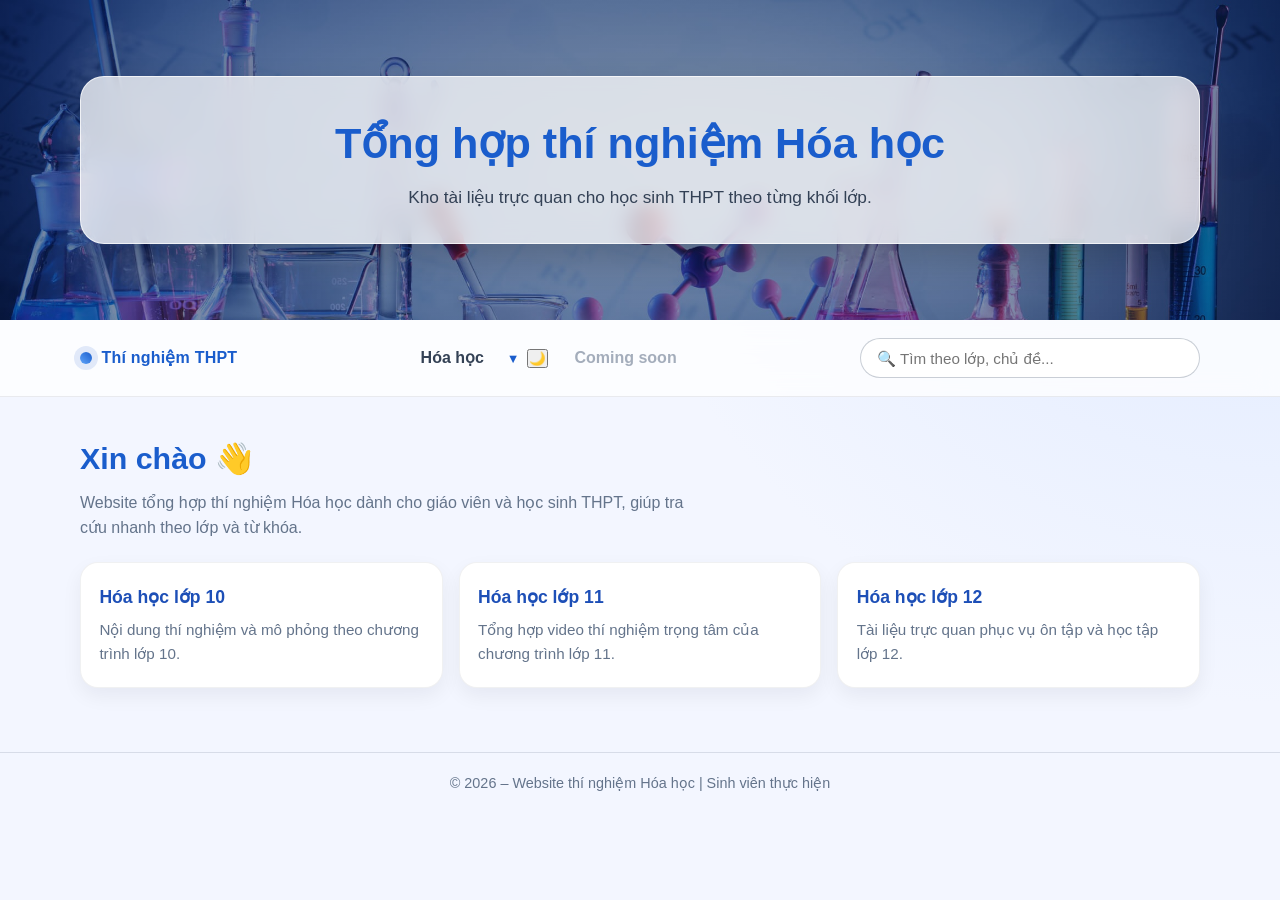
==== index.html @ 3437c6a3 "Update index.html" ====
<!DOCTYPE html>
<html lang="vi">
<head>
    <meta charset="UTF-8">
    <meta name="viewport" content="width=device-width, initial-scale=1.0">
    <title>Tổng hợp thí nghiệm</title>
    <style>
        :root {
            --bg: #f3f6ff;
            --surface: #ffffff;
            --primary: #1a5dcc;
            --primary-600: #154aa4;
            --text: #1e293b;
            --muted: #64748b;
            --shadow: 0 18px 40px rgba(26, 93, 204, 0.15);
            --radius: 18px;
        }

        * {
            margin: 0;
            padding: 0;
            box-sizing: border-box;
        }

        body {
            font-family: "Inter", "Segoe UI", Arial, sans-serif;
            color: var(--text);
            background:
                radial-gradient(circle at top right, #dbe7ff 0%, #f3f6ff 45%),
                var(--bg);
            min-height: 100vh;
            line-height: 1.6;
        }

        a {
            color: inherit;
            text-decoration: none;
        }

        .container {
            width: min(1120px, 92vw);
            margin: 0 auto;
        }

        header {
            position: relative;
            overflow: hidden;
            isolation: isolate;
        }

        .hero {
            min-height: 320px;
            display: grid;
            place-items: center;
            text-align: center;
            background: linear-gradient(rgba(9, 34, 87, 0.58), rgba(9, 34, 87, 0.52)),
                        url("hoahoc2.jpg") center/cover no-repeat;
        }

        .hero-content {
            background: rgba(255, 255, 255, 0.75);
            backdrop-filter: blur(10px);
            border: 1px solid rgba(255, 255, 255, 0.7);
            border-radius: 24px;
            padding: 2rem 2.4rem;
            box-shadow: 0 16px 35px rgba(0, 0, 0, 0.18);
            transform: translateY(12px);
            opacity: 0;
            animation: fadeUp 0.8s ease forwards;
        }

        .hero h1 {
            font-size: clamp(1.8rem, 4vw, 2.7rem);
            color: var(--primary);
            margin-bottom: 0.35rem;
        }

        .hero p {
            color: #334155;
            font-size: clamp(0.95rem, 1.8vw, 1.08rem);
        }

        .nav-wrap {
            position: sticky;
            top: 0;
            z-index: 50;
            background: rgba(255, 255, 255, 0.75);
            backdrop-filter: blur(14px);
            border-bottom: 1px solid rgba(15, 23, 42, 0.08);
        }

        .navbar {
            min-height: 76px;
            display: flex;
            align-items: center;
            justify-content: space-between;
            gap: 1rem;
        }

        .brand {
            display: inline-flex;
            align-items: center;
            gap: 0.6rem;
            font-weight: 700;
            color: var(--primary);
            letter-spacing: 0.2px;
        }

        .brand-dot {
            width: 12px;
            height: 12px;
            border-radius: 50%;
            background: linear-gradient(45deg, #60a5fa, var(--primary));
            box-shadow: 0 0 0 6px rgba(26, 93, 204, 0.12);
        }

        .nav-center {
            display: flex;
            align-items: center;
            gap: 0.7rem;
            flex-wrap: wrap;
        }

        .nav-item {
            position: relative;
        }

        .nav-main {
            display: inline-flex;
            align-items: center;
            gap: 0.35rem;
            padding: 0.65rem 0.95rem;
            border-radius: 12px;
            color: #334155;
            font-weight: 600;
            transition: background 0.2s ease, color 0.2s ease, transform 0.2s ease;
        }

         .nav-main:hover,
        .nav-main:focus-visible {
            background: rgba(26, 93, 204, 0.1);
            color: var(--primary);
            transform: translateY(-1px);
            outline: none;
        }

        .nav-main.is-disabled {
            opacity: 0.58;
            cursor: not-allowed;
            pointer-events: none;
            background: transparent;
            color: #64748b;
        }

        .nav-arrow {
            border: none;
            background: transparent;
            color: var(--primary);
            cursor: pointer;
            font-size: 0.8rem;
            line-height: 1;
            padding: 0.2rem;
        }

        .nav-dropdown {
            display: none;
            position: absolute;
            top: calc(100% + 8px);
            left: 0;
            min-width: 190px;
            border-radius: 14px;
            background: var(--surface);
            border: 1px solid rgba(15, 23, 42, 0.08);
            box-shadow: 0 16px 34px rgba(15, 23, 42, 0.14);
            overflow: hidden;
            transform-origin: top left;
            animation: dropdownIn 0.22s ease;
        }

        .nav-dropdown.open {
            display: block;
        }

        .nav-dropdown a {
            display: block;
            padding: 0.7rem 0.95rem;
            font-weight: 500;
            color: #334155;
            transition: background 0.2s ease;
        }
        .nav-dropdown a:hover,
        .nav-dropdown a:focus-visible {
            background: #eef4ff;
            color: var(--primary);
            outline: none;
        }

       
        .nav-search {
            flex: 0 1 340px;
            display: flex;
            align-items: center;
            gap: 0.45rem;
        }

        .sr-only {
            position: absolute;
            width: 1px;
            height: 1px;
            padding: 0;
            margin: -1px;
            overflow: hidden;
            clip: rect(0, 0, 0, 0);
            border: 0;
            white-space: nowrap;
        }

        .nav-search input {
            flex: 1;
            border: 1px solid rgba(100, 116, 139, 0.35);
            border-radius: 999px;
            padding: 0.67rem 1rem;
            font-size: 0.95rem;
            color: #0f172a;
            background: #fff;
            transition: border-color 0.2s ease, box-shadow 0.2s ease;
        }

        .clear-search {
            border: 1px solid rgba(100, 116, 139, 0.35);
            background: #fff;
            color: #334155;
            border-radius: 999px;
            padding: 0.6rem 0.9rem;
            font-weight: 600;
            cursor: pointer;
            transition: border-color 0.2s ease, background 0.2s ease, color 0.2s ease;
        }

        .clear-search[hidden] {
            display: none;
        }

        .clear-search:hover,
        .clear-search:focus-visible {
            border-color: var(--primary);
            color: var(--primary);
            background: #eef4ff;
            outline: none;
        }
        .nav-search input:focus {
            border-color: var(--primary);
            box-shadow: 0 0 0 4px rgba(26, 93, 204, 0.14);
            outline: none;
        }

        main {
            padding: 2.3rem 0 3rem;
        }

        .intro {
            margin-bottom: 1.3rem;
        }

        .intro h2 {
            color: var(--primary);
            font-size: clamp(1.4rem, 2.5vw, 1.9rem);
            margin-bottom: 0.45rem;
        }

        .intro p {
            color: var(--muted);
            max-width: 70ch;
        }

        .card-container {
            list-style: none;
            display: grid;
            grid-template-columns: repeat(auto-fit, minmax(240px, 1fr));
            gap: 1rem;
            margin-top: 1.1rem;
        }

        .card {
            display: block;
            background: var(--surface);
            border-radius: var(--radius);
            padding: 1.25rem 1.15rem;
            border: 1px solid rgba(15, 23, 42, 0.06);
            box-shadow: 0 8px 20px rgba(15, 23, 42, 0.06);
            transition: transform 0.25s ease, box-shadow 0.25s ease, border-color 0.25s ease;
            opacity: 0;
            transform: translateY(10px);
            animation: fadeUp 0.48s ease forwards;
        }
.card {
    position: relative;
    overflow: hidden;
}

.card::after {
    content: "";
    position: absolute;
    inset: 0;
    background: linear-gradient(120deg, transparent, rgba(255,255,255,0.3), transparent);
    opacity: 0;
    transition: 0.4s;
}

.card:hover::after {
    opacity: 1;
}
       .card:hover {
    transform: translateY(-8px) scale(1.02);
    box-shadow: 0 20px 50px rgba(0,0,0,0.25);
}
        .card:focus-visible {
            transform: translateY(-5px);
            border-color: rgba(26, 93, 204, 0.3);
            box-shadow: var(--shadow);
            outline: none;
        }

        .card h3 {
            color: #1d4fb7;
            margin-bottom: 0.45rem;
            font-size: 1.1rem;
        }

        .card p {
            color: var(--muted);
            font-size: 0.95rem;
        }

        .card-badge {
            display: inline-block;
            background: #e91e63;
            color: #fff;
            padding: 3px 8px;
            border-radius: 4px;
            font-size: 12px;
            float: right;
        }

        .card-title {
            text-align: left;
            margin-top: 10px;
            clear: both;
        }

        .card-description {
            text-align: left;
            font-size: 14px;
            margin-top: 5px;
        }

        .results-summary {
            color: #334155;
            margin-top: 0.8rem;
            font-size: 0.95rem;
            display: none;
        }

         .hidden-empty {
            color: var(--muted);
            margin-top: 0.8rem;
            font-size: 0.95rem;
            display: none;
        }

        .status-message {
            color: #b42318;
            margin-top: 0.8rem;
            font-size: 0.95rem;
            display: none;
        }

        footer {
            margin-top: 1rem;
            border-top: 1px solid rgba(100, 116, 139, 0.2);
            padding: 1.2rem 0 1.6rem;
            color: var(--muted);
            text-align: center;
            font-size: 0.9rem;
        }

        @keyframes fadeUp {
            to {
                opacity: 1;
                transform: translateY(0);
            }
        }

        @keyframes dropdownIn {
            from {
                opacity: 0;
                transform: scale(0.98) translateY(-6px);
            }
            to {
                opacity: 1;
                transform: scale(1) translateY(0);
            }
        }

        @media (max-width: 920px) {
            .navbar {
                flex-wrap: wrap;
                justify-content: center;
                padding: 0.9rem 0;
            }

            .brand {
                width: 100%;
                justify-content: center;
            }

            .nav-search {
                width: min(420px, 100%);
                flex-basis: 100%;
            }
        }

        @media (max-width: 580px) {
            .hero {
                min-height: 280px;
            }

            .hero-content {
                width: min(94vw, 560px);
                padding: 1.5rem 1.2rem;
            }

            .nav-center {
                justify-content: center;
            }

            .nav-dropdown {
                left: 50%;
                transform: translateX(-50%);
                transform-origin: top center;
            }

            main {
                padding-top: 1.5rem;
            }
        }
        body.dark {
    --bg: #0f172a;
    --surface: #1e293b;
    --text: #e2e8f0;
    --muted: #94a3b8;
}
        .loading {
    height: 100px;
    border-radius: 12px;
    background: linear-gradient(90deg, #eee, #ddd, #eee);
    animation: shimmer 1.5s infinite;
}

@keyframes shimmer {
    0% { background-position: -200px 0; }
    100% { background-position: 200px 0; }
}
    </style>
    <script src="data.js"></script>
    <link rel="stylesheet" href="ui-system.css">
</head>
<body>
    <header>
        <div class="hero">
            <div class="hero-content container">
                <h1>Tổng hợp thí nghiệm Hóa học</h1>
                <p>Kho tài liệu trực quan cho học sinh THPT theo từng khối lớp.</p>
            </div>
        </div>
    </header>

    <div class="nav-wrap">
        <nav class="container navbar" aria-label="Điều hướng chính">
            <a href="index.html" class="brand" aria-label="Trang chủ thí nghiệm">
                <span class="brand-dot" aria-hidden="true"></span>
                Thí nghiệm THPT
            </a>

            <div class="nav-center">
                <div class="nav-item">
                    <a href="thinghiem.html" class="nav-main">Hóa học</a>
                    <button class="nav-arrow" id="menuToggle" aria-expanded="false" aria-controls="experimentMenu" aria-haspopup="true" aria-label="Mở menu lớp">▼</button>
                    <div class="nav-dropdown" id="experimentMenu" role="menu" aria-label="Danh sách lớp">
                        <a href="lop10.html" role="menuitem">Lớp 10</a>
                        <a href="lop11.html" role="menuitem">Lớp 11</a>
                        <a href="lop12.html" role="menuitem">Lớp 12</a>
                    </div>
                    <button onclick="toggleDarkMode()">🌙</button>
                </div>
                <span class="nav-main is-disabled" aria-disabled="true">Coming soon</span>
            </div>

            <div class="nav-search">
                <label class="sr-only" for="searchInput">Tìm thí nghiệm theo lớp hoặc chủ đề</label>
                <input type="text" id="searchInput" placeholder="🔍 Tìm theo lớp, chủ đề..." autocomplete="off" disabled>
                <button class="clear-search" id="clearSearch" type="button" aria-label="Xóa từ khóa tìm kiếm" hidden>Xóa</button>
            </div>
        </nav>
    </div>
    <main class="container">
        <section class="intro" id="introSection">
            <h2>Xin chào 👋</h2>
            <p>Website tổng hợp thí nghiệm Hóa học dành cho giáo viên và học sinh THPT, giúp tra cứu nhanh theo lớp và từ khóa.</p>
        </section>
         <section>
            <ul class="card-container" id="cardContainer"></ul>
            <p class="results-summary" id="resultCount" role="status" aria-live="polite"></p>
            <p class="hidden-empty" id="emptyMessage">Không tìm thấy nội dung phù hợp. Hãy thử từ khóa khác.</p>
            <p class="status-message" id="statusMessage" role="status" aria-live="polite"></p>
        </section>
    </main>

    <footer>
        © 2026 – Website thí nghiệm Hóa học | Sinh viên thực hiện
    </footer>

    <script>
        function toggleDarkMode() {
            document.body.classList.toggle("dark");
        }

        const CATEGORY_DATA = [
            {
                title: "Hóa học lớp 10",
                description: "Nội dung thí nghiệm và mô phỏng theo chương trình lớp 10.",
                link: "lop10.html"
            },
            {
                title: "Hóa học lớp 11",
                description: "Tổng hợp video thí nghiệm trọng tâm của chương trình lớp 11.",
                link: "lop11.html"
            },
            {
                title: "Hóa học lớp 12",
                description: "Tài liệu trực quan phục vụ ôn tập và học tập lớp 12.",
                link: "lop12.html"
            }
        ];

        function removeVietnameseTones(str) {
            return (str || "")
                .normalize("NFD")
                .replace(/[̀-ͯ]/g, "")
                .replace(/đ/g, "d")
                .replace(/Đ/g, "D")
                .toLowerCase();
        }

        function formatChemText(rawText = "") {
            return rawText
                .replace(/&/g, "&amp;")
                .replace(/</g, "&lt;")
                .replace(/>/g, "&gt;")
                .replace(/&lt;(\/?(?:sub|sup))&gt;/gi, "<$1>");
        }

        function highlight(text, keyword) {
            if (!keyword) return text;
            const escaped = keyword.replace(/[.*+?^${}()|[\]\\]/g, "\\$&");
            const regex = new RegExp(`(${escaped})`, "gi");
            return text.replace(regex, "<mark>$1</mark>");
        }

        const searchInput = document.getElementById("searchInput");
        const clearSearchButton = document.getElementById("clearSearch");

        function renderCards(items, type = "category") {
            const container = document.getElementById("cardContainer");
            const emptyMessage = document.getElementById("emptyMessage");
            const statusMessage = document.getElementById("statusMessage");
            const resultCount = document.getElementById("resultCount");

            container.innerHTML = "";
            statusMessage.style.display = "none";
            statusMessage.textContent = "";
            resultCount.style.display = "none";

            if (!items || !items.length) {
                emptyMessage.style.display = "block";
                return;
            }

            emptyMessage.style.display = "none";
            if (type === "experiment") {
                resultCount.textContent = `Tìm thấy ${items.length} kết quả.`;
                resultCount.style.display = "block";
            }

            items.forEach((item, index) => {
                const listItem = document.createElement("li");
                const card = document.createElement("a");
                card.className = "card";
                card.style.animationDelay = `${index * 50}ms`;

                const destination = type === "experiment" ? (item.ytLink || item.link || "") : (item.link || "");
                if (destination) {
                    card.href = destination;
                } else {
                    card.setAttribute("aria-disabled", "true");
                    card.tabIndex = -1;
                }

                if (type === "experiment" && destination) {
                    card.target = "_blank";
                    card.rel = "noopener noreferrer";
                }

                if (type === "category") {
                    const title = document.createElement("h3");
                    title.textContent = item.title;
                    const description = document.createElement("p");
                    description.textContent = item.description || "Khám phá nội dung theo từng lớp.";
                    card.append(title, description);
                } else {
                    const badge = document.createElement("span");
                    badge.className = "card-badge";
                    badge.textContent = item.badge || "Không rõ lớp";

                    const title = document.createElement("h3");
                    title.className = "card-title";
                    title.innerHTML = highlight(formatChemText(item.title || "Video thí nghiệm"), searchInput.value.trim());

                    const description = document.createElement("p");
                    description.className = "card-description";
                    description.textContent = `Nhấn để xem video tại trang ${item.badge || "liên kết nguồn"}`;

                    card.append(badge, title, description);
                }

                listItem.appendChild(card);
                container.appendChild(listItem);
            });
        }

        function searchExperiment(value) {
            const normalizedInput = removeVietnameseTones(value.trim());
            const introSection = document.getElementById("introSection");

            if (!normalizedInput) {
                introSection.style.display = "block";
                renderCards(CATEGORY_DATA, "category");
                return;
            }

            introSection.style.display = "none";

            if (typeof ALL_EXPERIMENTS !== "undefined") {
                const filtered = ALL_EXPERIMENTS.filter((item) => {
                    const normalizedText = removeVietnameseTones(`${item.title} ${item.keywords} ${item.badge}`);
                    return normalizedText.includes(normalizedInput);
                });
                renderCards(filtered, "experiment");
            } else {
                const statusMessage = document.getElementById("statusMessage");
                statusMessage.style.display = "block";
                statusMessage.textContent = "Không thể tải dữ liệu thí nghiệm. Vui lòng thử tải lại trang.";
            }
        }

        const menuToggle = document.getElementById("menuToggle");
        const experimentMenu = document.getElementById("experimentMenu");
        const menuItems = Array.from(experimentMenu.querySelectorAll('[role="menuitem"]'));

        function closeMenu({ focusButton = false } = {}) {
            experimentMenu.classList.remove("open");
            menuToggle.setAttribute("aria-expanded", "false");
            if (focusButton) menuToggle.focus();
        }

        menuToggle.addEventListener("click", (event) => {
            event.stopPropagation();
            const isOpen = experimentMenu.classList.toggle("open");
            menuToggle.setAttribute("aria-expanded", String(isOpen));
            if (isOpen && menuItems.length) menuItems[0].focus();
        });

        document.addEventListener("click", (event) => {
            if (!event.target.closest(".nav-item")) closeMenu();
        });

        document.addEventListener("keydown", (event) => {
            if (event.key === "Escape") closeMenu({ focusButton: true });
        });

        let searchTimer;

        function updateSearchControlState() {
            const hasText = searchInput.value.trim().length > 0;
            clearSearchButton.hidden = !hasText;
            clearSearchButton.disabled = !hasText;
        }

        searchInput.addEventListener("input", (event) => {
            saveSearch(event.target.value);
            updateSearchControlState();
            window.clearTimeout(searchTimer);
            searchTimer = window.setTimeout(() => {
                searchExperiment(event.target.value);
            }, 150);
        });

        clearSearchButton.addEventListener("click", () => {
            searchInput.value = "";
            updateSearchControlState();
            searchExperiment("");
            searchInput.focus();
        });

        function saveSearch(value) {
            if (!value.trim()) return;
            const history = JSON.parse(localStorage.getItem("searchHistory") || "[]");
            history.unshift(value);
            localStorage.setItem("searchHistory", JSON.stringify(history.slice(0, 5)));
        }

        if (typeof ALL_EXPERIMENTS !== "undefined" && Array.isArray(ALL_EXPERIMENTS)) {
            searchInput.disabled = false;
            searchInput.removeAttribute("aria-busy");
        } else {
            const statusMessage = document.getElementById("statusMessage");
            statusMessage.style.display = "block";
            statusMessage.textContent = "Dữ liệu chưa sẵn sàng. Vui lòng tải lại trang để tiếp tục tìm kiếm.";
            searchInput.setAttribute("aria-busy", "true");
        }

        updateSearchControlState();
        renderCards(CATEGORY_DATA, "category");
    </script>
    <script src="ui-enhance.js"></script>
</body>
</html>
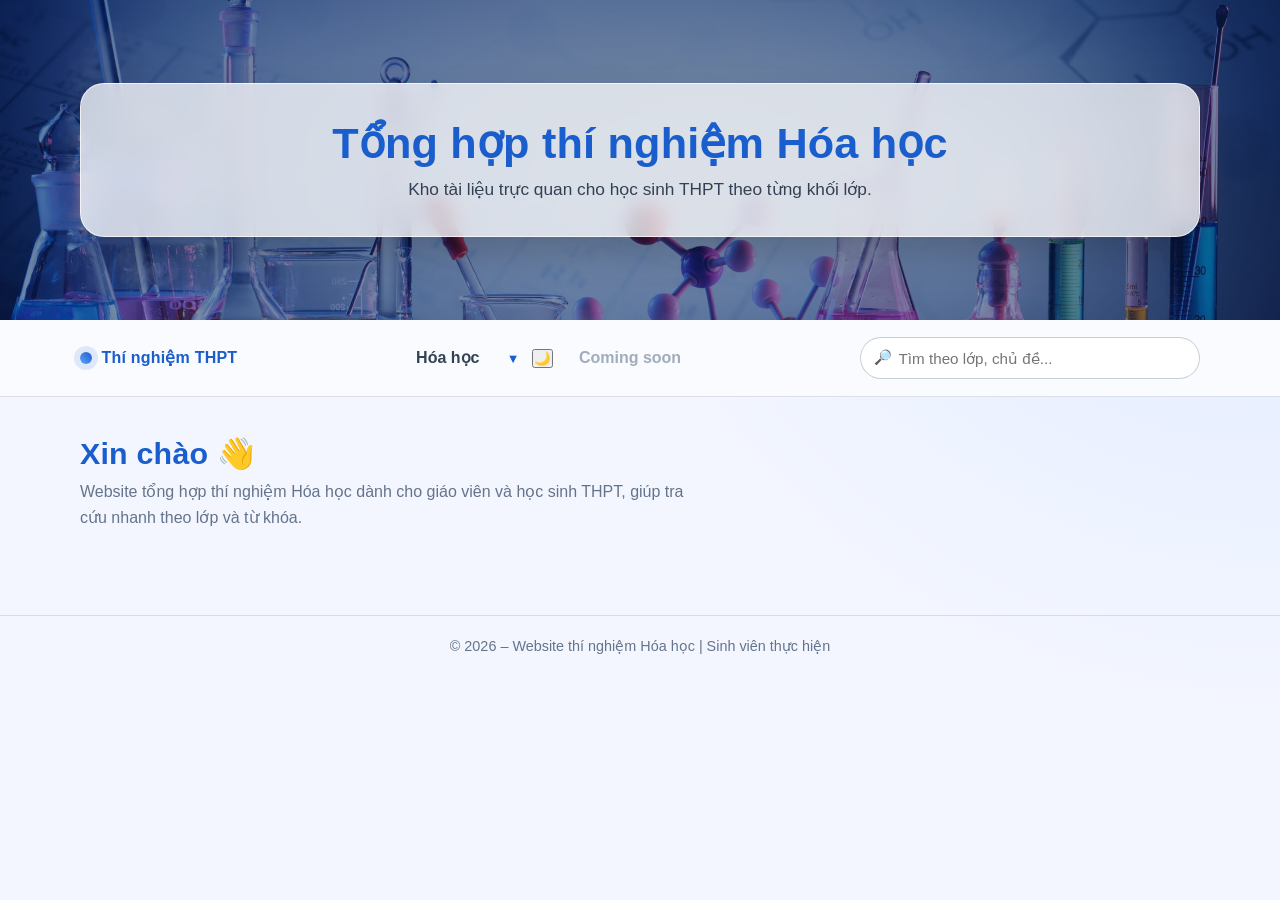
==== commit d52d2686: "Update index.html" ====
--- a/index.html
+++ b/index.html
@@ -730,7 +730,7 @@
         }
 
         updateSearchControlState();
-        renderCards(CATEGORY_DATA, "category");
+      
     </script>
     <script src="ui-enhance.js"></script>
 </body>
--- a/ui-system.css
+++ b/ui-system.css
@@ -0,0 +1,159 @@
+:root {
+  --ui-bg: #f3f6ff;
+  --ui-surface: #ffffff;
+  --ui-surface-soft: #f8fbff;
+  --ui-primary: #1a5dcc;
+  --ui-primary-strong: #154aa4;
+  --ui-secondary: #7c3aed;
+  --ui-text: #1e293b;
+  --ui-muted: #64748b;
+  --ui-border: rgba(15, 23, 42, 0.12);
+  --ui-shadow-sm: 0 6px 18px rgba(15, 23, 42, 0.08);
+  --ui-shadow-md: 0 14px 34px rgba(26, 93, 204, 0.16);
+  --ui-shadow-lg: 0 18px 44px rgba(15, 23, 42, 0.18);
+  --ui-radius-sm: 10px;
+  --ui-radius-md: 14px;
+  --ui-radius-lg: 18px;
+  --ui-space-2: .5rem;
+  --ui-space-3: .75rem;
+  --ui-space-4: 1rem;
+  --ui-space-5: 1.25rem;
+  --ui-space-6: 1.5rem;
+  --ui-space-8: 2rem;
+  --ui-speed: .26s;
+}
+
+body {
+  font-family: "Inter", "Segoe UI", Arial, sans-serif;
+  color: var(--ui-text);
+  background: radial-gradient(circle at top right, #dbe7ff 0%, var(--ui-bg) 45%), var(--ui-bg);
+}
+
+h1, h2, h3 { letter-spacing: .2px; line-height: 1.25; }
+p { color: var(--ui-muted); }
+
+.nav-wrap, .top {
+  background: color-mix(in srgb, white 82%, #dbe7ff 18%) !important;
+  backdrop-filter: blur(16px);
+  border-bottom: 1px solid var(--ui-border) !important;
+}
+
+.nav-main, .back-btn {
+  transition: transform var(--ui-speed) ease, box-shadow var(--ui-speed) ease, background var(--ui-speed) ease, color var(--ui-speed) ease;
+}
+
+.nav-main:hover, .nav-main:focus-visible {
+  background: rgba(26, 93, 204, .12) !important;
+  color: var(--ui-primary) !important;
+  box-shadow: inset 0 0 0 1px rgba(26, 93, 204, .22);
+}
+
+.nav-main.active-page {
+  color: white !important;
+  background: linear-gradient(135deg, var(--ui-primary), var(--ui-secondary));
+  box-shadow: var(--ui-shadow-sm);
+}
+
+.nav-arrow {
+  border-radius: 999px;
+  width: 28px;
+  height: 28px;
+}
+
+.nav-arrow:hover { background: rgba(26, 93, 204, .1); }
+
+.nav-dropdown {
+  display: block !important;
+  opacity: 0;
+  visibility: hidden;
+  pointer-events: none;
+  transform: translateY(8px) scale(.98);
+  transition: opacity var(--ui-speed), transform var(--ui-speed), visibility var(--ui-speed);
+}
+
+.nav-dropdown.open {
+  opacity: 1;
+  visibility: visible;
+  pointer-events: auto;
+  transform: translateY(0) scale(1);
+}
+
+.nav-search input,
+.search-box input {
+  border-radius: 999px !important;
+  border: 1px solid rgba(100, 116, 139, 0.35) !important;
+  padding: .72rem 1rem .72rem 2.35rem !important;
+  transition: box-shadow var(--ui-speed), border-color var(--ui-speed), transform var(--ui-speed);
+  background: var(--ui-surface) !important;
+}
+
+.nav-search input:focus,
+.search-box input:focus {
+  border-color: var(--ui-primary) !important;
+  box-shadow: 0 0 0 4px rgba(26, 93, 204, 0.15) !important;
+}
+
+.ui-search-wrap { position: relative; display: inline-block; width: min(460px, 100%); }
+.ui-search-wrap input { width: 100% !important; max-width: none !important; }
+.ui-search-icon {
+  position: absolute;
+  left: .9rem;
+  top: 50%;
+  transform: translateY(-50%);
+  color: var(--ui-muted);
+  font-size: .9rem;
+  pointer-events: none;
+}
+
+.card {
+  border-radius: var(--ui-radius-lg) !important;
+  border: 1px solid rgba(15, 23, 42, 0.06) !important;
+  box-shadow: var(--ui-shadow-sm) !important;
+  transition: transform var(--ui-speed), box-shadow var(--ui-speed), border-color var(--ui-speed), filter var(--ui-speed) !important;
+}
+
+.card:hover,
+.card:focus-within,
+.card:focus-visible {
+  transform: translateY(-8px) scale(1.01) !important;
+  box-shadow: var(--ui-shadow-lg) !important;
+  border-color: rgba(26, 93, 204, 0.24) !important;
+}
+
+.card .card-content { padding: var(--ui-space-5) !important; }
+.channel { color: var(--ui-muted) !important; }
+.play-btn {
+  transition: transform var(--ui-speed), background var(--ui-speed), box-shadow var(--ui-speed);
+}
+.play-btn:hover { transform: translate(-50%, -50%) scale(1.08); background: rgba(26, 93, 204, .86) !important; }
+
+button, .clear-search, .back-btn {
+  transition: transform .16s ease, filter var(--ui-speed) ease;
+}
+button:active, .clear-search:active, .back-btn:active { transform: scale(.97); }
+
+.card, .top, .hero-content { animation: uiFade .45s ease both; }
+@keyframes uiFade { from {opacity:0; transform: translateY(8px);} to {opacity:1; transform:translateY(0);} }
+
+@media (max-width: 720px) {
+  .top { padding: 1rem !important; }
+  .container { padding: 1rem !important; }
+  .grid { gap: 1rem !important; grid-template-columns: 1fr !important; }
+  .top-bar h1 { font-size: 1.5rem !important; }
+}
+
+body.dark,
+body[data-theme="dark"] {
+  --ui-bg: #0b1220;
+  --ui-surface: #142033;
+  --ui-text: #e2e8f0;
+  --ui-muted: #94a3b8;
+}
+
+body.dark .card,
+body[data-theme="dark"] .card,
+body.dark .top,
+body[data-theme="dark"] .top {
+  background: #142033 !important;
+  color: #e2e8f0 !important;
+}
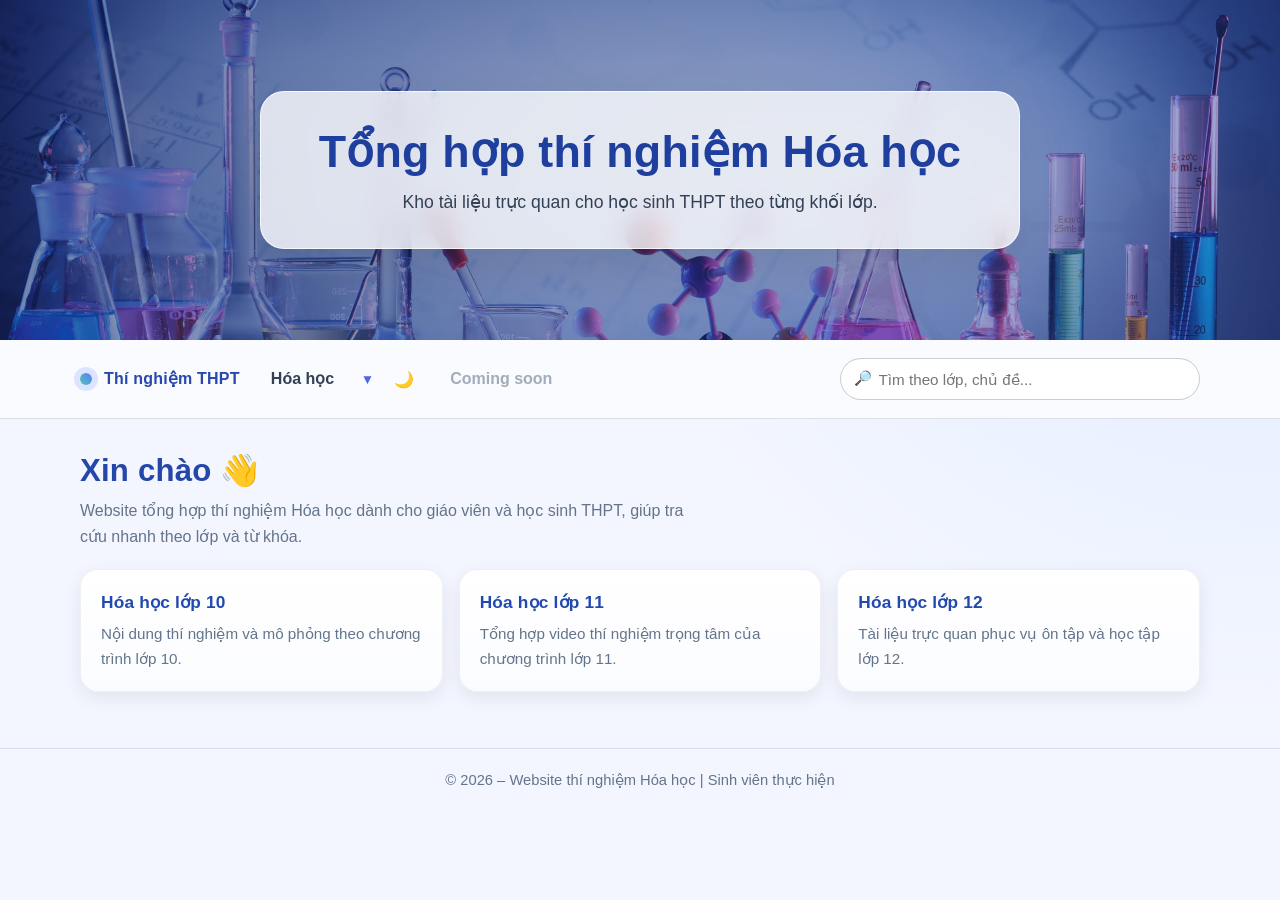
==== commit 26a20c33: "Update index.html" ====
--- a/index.html
+++ b/index.html
@@ -4,16 +4,52 @@
     <meta charset="UTF-8">
     <meta name="viewport" content="width=device-width, initial-scale=1.0">
     <title>Tổng hợp thí nghiệm</title>
+
+    <!--
+      UI Refresh Notes
+      - Refactored CSS into clear sections: Base, Header, Navbar, Main/Cards, Footer, Responsive.
+      - Consolidated duplicated styles and standardized spacing/color tokens.
+      - Added modern glassmorphism hero + smoother hover and reveal animations.
+      - Kept existing HTML structure and features (search, dropdown, dark mode, card rendering).
+    -->
     <style>
+        /* =========================================================
+           1) Design Tokens & Base
+           ========================================================= */
         :root {
-            --bg: #f3f6ff;
+            --bg: #f4f7ff;
+            --bg-soft: #eef3ff;
             --surface: #ffffff;
-            --primary: #1a5dcc;
-            --primary-600: #154aa4;
-            --text: #1e293b;
+            --surface-elevated: rgba(255, 255, 255, 0.78);
+            --text: #1f2937;
             --muted: #64748b;
-            --shadow: 0 18px 40px rgba(26, 93, 204, 0.15);
-            --radius: 18px;
+
+            --primary: #5b7cff;
+            --primary-600: #4868e6;
+            --accent: #4cc9b0;
+            --accent-2: #9f7aea;
+
+            --danger: #b42318;
+
+            --radius-sm: 12px;
+            --radius-md: 18px;
+            --radius-lg: 24px;
+
+            --shadow-sm: 0 6px 18px rgba(31, 41, 55, 0.08);
+            --shadow-md: 0 14px 34px rgba(31, 41, 55, 0.12);
+            --shadow-lg: 0 24px 52px rgba(31, 41, 55, 0.18);
+
+            --space-1: 0.25rem;
+            --space-2: 0.5rem;
+            --space-3: 0.75rem;
+            --space-4: 1rem;
+            --space-5: 1.25rem;
+            --space-6: 1.5rem;
+            --space-8: 2rem;
+            --space-10: 2.5rem;
+
+            --transition-fast: 0.2s ease;
+            --transition-base: 0.32s cubic-bezier(0.22, 1, 0.36, 1);
         }
 
         * {
@@ -22,14 +58,19 @@
             box-sizing: border-box;
         }
 
+        html,
+        body {
+            min-height: 100%;
+        }
+
         body {
             font-family: "Inter", "Segoe UI", Arial, sans-serif;
             color: var(--text);
+            line-height: 1.6;
             background:
-                radial-gradient(circle at top right, #dbe7ff 0%, #f3f6ff 45%),
-                var(--bg);
-            min-height: 100vh;
-            line-height: 1.6;
+                radial-gradient(circle at 12% 10%, #dfe8ff 0%, transparent 38%),
+                radial-gradient(circle at 90% 5%, #d8fff5 0%, transparent 35%),
+                linear-gradient(180deg, var(--bg-soft), var(--bg));
         }
 
         a {
@@ -40,167 +81,6 @@
         .container {
             width: min(1120px, 92vw);
             margin: 0 auto;
-        }
-
-        header {
-            position: relative;
-            overflow: hidden;
-            isolation: isolate;
-        }
-
-        .hero {
-            min-height: 320px;
-            display: grid;
-            place-items: center;
-            text-align: center;
-            background: linear-gradient(rgba(9, 34, 87, 0.58), rgba(9, 34, 87, 0.52)),
-                        url("hoahoc2.jpg") center/cover no-repeat;
-        }
-
-        .hero-content {
-            background: rgba(255, 255, 255, 0.75);
-            backdrop-filter: blur(10px);
-            border: 1px solid rgba(255, 255, 255, 0.7);
-            border-radius: 24px;
-            padding: 2rem 2.4rem;
-            box-shadow: 0 16px 35px rgba(0, 0, 0, 0.18);
-            transform: translateY(12px);
-            opacity: 0;
-            animation: fadeUp 0.8s ease forwards;
-        }
-
-        .hero h1 {
-            font-size: clamp(1.8rem, 4vw, 2.7rem);
-            color: var(--primary);
-            margin-bottom: 0.35rem;
-        }
-
-        .hero p {
-            color: #334155;
-            font-size: clamp(0.95rem, 1.8vw, 1.08rem);
-        }
-
-        .nav-wrap {
-            position: sticky;
-            top: 0;
-            z-index: 50;
-            background: rgba(255, 255, 255, 0.75);
-            backdrop-filter: blur(14px);
-            border-bottom: 1px solid rgba(15, 23, 42, 0.08);
-        }
-
-        .navbar {
-            min-height: 76px;
-            display: flex;
-            align-items: center;
-            justify-content: space-between;
-            gap: 1rem;
-        }
-
-        .brand {
-            display: inline-flex;
-            align-items: center;
-            gap: 0.6rem;
-            font-weight: 700;
-            color: var(--primary);
-            letter-spacing: 0.2px;
-        }
-
-        .brand-dot {
-            width: 12px;
-            height: 12px;
-            border-radius: 50%;
-            background: linear-gradient(45deg, #60a5fa, var(--primary));
-            box-shadow: 0 0 0 6px rgba(26, 93, 204, 0.12);
-        }
-
-        .nav-center {
-            display: flex;
-            align-items: center;
-            gap: 0.7rem;
-            flex-wrap: wrap;
-        }
-
-        .nav-item {
-            position: relative;
-        }
-
-        .nav-main {
-            display: inline-flex;
-            align-items: center;
-            gap: 0.35rem;
-            padding: 0.65rem 0.95rem;
-            border-radius: 12px;
-            color: #334155;
-            font-weight: 600;
-            transition: background 0.2s ease, color 0.2s ease, transform 0.2s ease;
-        }
-
-         .nav-main:hover,
-        .nav-main:focus-visible {
-            background: rgba(26, 93, 204, 0.1);
-            color: var(--primary);
-            transform: translateY(-1px);
-            outline: none;
-        }
-
-        .nav-main.is-disabled {
-            opacity: 0.58;
-            cursor: not-allowed;
-            pointer-events: none;
-            background: transparent;
-            color: #64748b;
-        }
-
-        .nav-arrow {
-            border: none;
-            background: transparent;
-            color: var(--primary);
-            cursor: pointer;
-            font-size: 0.8rem;
-            line-height: 1;
-            padding: 0.2rem;
-        }
-
-        .nav-dropdown {
-            display: none;
-            position: absolute;
-            top: calc(100% + 8px);
-            left: 0;
-            min-width: 190px;
-            border-radius: 14px;
-            background: var(--surface);
-            border: 1px solid rgba(15, 23, 42, 0.08);
-            box-shadow: 0 16px 34px rgba(15, 23, 42, 0.14);
-            overflow: hidden;
-            transform-origin: top left;
-            animation: dropdownIn 0.22s ease;
-        }
-
-        .nav-dropdown.open {
-            display: block;
-        }
-
-        .nav-dropdown a {
-            display: block;
-            padding: 0.7rem 0.95rem;
-            font-weight: 500;
-            color: #334155;
-            transition: background 0.2s ease;
-        }
-        .nav-dropdown a:hover,
-        .nav-dropdown a:focus-visible {
-            background: #eef4ff;
-            color: var(--primary);
-            outline: none;
-        }
-
-       
-        .nav-search {
-            flex: 0 1 340px;
-            display: flex;
-            align-items: center;
-            gap: 0.45rem;
         }
 
         .sr-only {
@@ -215,26 +95,240 @@
             white-space: nowrap;
         }
 
+        /* =========================================================
+           2) Header / Hero
+           ========================================================= */
+        header {
+            position: relative;
+            overflow: hidden;
+            isolation: isolate;
+        }
+
+        .hero {
+            min-height: 340px;
+            display: grid;
+            place-items: center;
+            text-align: center;
+            padding: var(--space-8) 0;
+            background:
+                linear-gradient(130deg, rgba(25, 39, 101, 0.56), rgba(45, 70, 165, 0.45)),
+                url("hoahoc2.jpg") center/cover no-repeat;
+        }
+
+        .hero-content {
+            width: min(760px, 92vw);
+            background: var(--surface-elevated);
+            backdrop-filter: blur(12px);
+            border: 1px solid rgba(255, 255, 255, 0.75);
+            border-radius: var(--radius-lg);
+            padding: var(--space-8) clamp(1.2rem, 3vw, 2.2rem);
+            box-shadow: var(--shadow-lg);
+            animation: fadeUp 0.75s var(--transition-base) both;
+        }
+
+        .hero h1 {
+            font-size: clamp(1.9rem, 4vw, 2.8rem);
+            line-height: 1.25;
+            color: #1f3f9f;
+            margin-bottom: var(--space-2);
+            letter-spacing: 0.2px;
+        }
+
+        .hero p {
+            font-size: clamp(1rem, 2vw, 1.1rem);
+            color: #334155;
+        }
+
+        /* =========================================================
+           3) Navbar / Dropdown / Search
+           ========================================================= */
+        .nav-wrap {
+            position: sticky;
+            top: 0;
+            z-index: 100;
+            border-bottom: 1px solid rgba(148, 163, 184, 0.3);
+            background: rgba(255, 255, 255, 0.82);
+            backdrop-filter: blur(10px);
+        }
+
+        .navbar {
+            min-height: 78px;
+            display: flex;
+            align-items: center;
+            justify-content: space-between;
+            gap: var(--space-4);
+        }
+
+        .brand {
+            display: inline-flex;
+            align-items: center;
+            gap: var(--space-3);
+            color: #2948ac;
+            font-weight: 700;
+            letter-spacing: 0.2px;
+        }
+
+        .brand-dot {
+            width: 12px;
+            height: 12px;
+            border-radius: 50%;
+            background: linear-gradient(45deg, var(--accent), var(--primary));
+            box-shadow: 0 0 0 6px rgba(91, 124, 255, 0.18);
+        }
+
+        .nav-center {
+            display: flex;
+            align-items: center;
+            gap: var(--space-3);
+            flex-wrap: wrap;
+        }
+
+        .nav-item {
+            position: relative;
+            display: inline-flex;
+            align-items: center;
+            gap: var(--space-1);
+        }
+
+        .nav-main {
+            display: inline-flex;
+            align-items: center;
+            padding: 0.65rem 0.95rem;
+            border-radius: var(--radius-sm);
+            color: #334155;
+            font-weight: 600;
+            transition:
+                background var(--transition-fast),
+                color var(--transition-fast),
+                transform var(--transition-fast);
+        }
+
+        .nav-main:hover,
+        .nav-main:focus-visible {
+            background: rgba(91, 124, 255, 0.12);
+            color: var(--primary-600);
+            transform: translateY(-1px);
+            outline: none;
+        }
+
+        .nav-main.is-disabled {
+            opacity: 0.58;
+            pointer-events: none;
+            color: var(--muted);
+        }
+
+        .nav-arrow,
+        .theme-btn {
+            border: none;
+            background: transparent;
+            cursor: pointer;
+            border-radius: 10px;
+            transition: background var(--transition-fast), transform var(--transition-fast);
+        }
+
+        .nav-arrow {
+            color: var(--primary-600);
+            font-size: 0.85rem;
+            padding: 0.35rem;
+        }
+
+        .theme-btn {
+            font-size: 1rem;
+            padding: 0.45rem 0.55rem;
+        }
+
+        .nav-arrow:hover,
+        .theme-btn:hover,
+        .nav-arrow:focus-visible,
+        .theme-btn:focus-visible {
+            background: rgba(91, 124, 255, 0.12);
+            transform: translateY(-1px);
+            outline: none;
+        }
+
+        /* Smoother dropdown animation */
+        .nav-dropdown {
+            position: absolute;
+            top: calc(100% + 10px);
+            left: 0;
+            min-width: 200px;
+            padding: 0.35rem;
+            border-radius: 14px;
+            border: 1px solid rgba(148, 163, 184, 0.3);
+            background: var(--surface);
+            box-shadow: var(--shadow-md);
+
+            opacity: 0;
+            visibility: hidden;
+            pointer-events: none;
+            transform: translateY(-8px) scale(0.98);
+            transform-origin: top left;
+            transition:
+                opacity var(--transition-fast),
+                transform var(--transition-fast),
+                visibility var(--transition-fast);
+        }
+
+        .nav-dropdown.open {
+            opacity: 1;
+            visibility: visible;
+            pointer-events: auto;
+            transform: translateY(0) scale(1);
+        }
+
+        .nav-dropdown a {
+            display: block;
+            padding: 0.65rem 0.85rem;
+            border-radius: 10px;
+            color: #334155;
+            font-weight: 500;
+            transition: background var(--transition-fast), color var(--transition-fast);
+        }
+
+        .nav-dropdown a:hover,
+        .nav-dropdown a:focus-visible {
+            background: #eef3ff;
+            color: var(--primary-600);
+            outline: none;
+        }
+
+        .nav-search {
+            flex: 0 1 360px;
+            margin-left: auto;
+            display: flex;
+            align-items: center;
+            gap: var(--space-2);
+        }
+
         .nav-search input {
             flex: 1;
             border: 1px solid rgba(100, 116, 139, 0.35);
             border-radius: 999px;
-            padding: 0.67rem 1rem;
+            padding: 0.68rem 1rem;
             font-size: 0.95rem;
             color: #0f172a;
             background: #fff;
-            transition: border-color 0.2s ease, box-shadow 0.2s ease;
+            transition: border-color var(--transition-fast), box-shadow var(--transition-fast);
+        }
+
+        .nav-search input:focus {
+            border-color: var(--primary);
+            box-shadow: 0 0 0 4px rgba(91, 124, 255, 0.16);
+            outline: none;
         }
 
         .clear-search {
             border: 1px solid rgba(100, 116, 139, 0.35);
+            border-radius: 999px;
             background: #fff;
             color: #334155;
-            border-radius: 999px;
-            padding: 0.6rem 0.9rem;
             font-weight: 600;
+            padding: 0.58rem 0.9rem;
             cursor: pointer;
-            transition: border-color 0.2s ease, background 0.2s ease, color 0.2s ease;
+            transition:
+                border-color var(--transition-fast),
+                color var(--transition-fast),
+                background var(--transition-fast);
         }
 
         .clear-search[hidden] {
@@ -244,28 +338,26 @@
         .clear-search:hover,
         .clear-search:focus-visible {
             border-color: var(--primary);
-            color: var(--primary);
-            background: #eef4ff;
+            color: var(--primary-600);
+            background: #eef3ff;
             outline: none;
         }
-        .nav-search input:focus {
-            border-color: var(--primary);
-            box-shadow: 0 0 0 4px rgba(26, 93, 204, 0.14);
-            outline: none;
-        }
-
+
+        /* =========================================================
+           4) Main / Cards / States
+           ========================================================= */
         main {
-            padding: 2.3rem 0 3rem;
+            padding: var(--space-8) 0 var(--space-10);
         }
 
         .intro {
-            margin-bottom: 1.3rem;
+            margin-bottom: var(--space-5);
         }
 
         .intro h2 {
-            color: var(--primary);
-            font-size: clamp(1.4rem, 2.5vw, 1.9rem);
-            margin-bottom: 0.45rem;
+            color: #2547a9;
+            font-size: clamp(1.45rem, 2.5vw, 1.95rem);
+            margin-bottom: var(--space-2);
         }
 
         .intro p {
@@ -276,55 +368,59 @@
         .card-container {
             list-style: none;
             display: grid;
-            grid-template-columns: repeat(auto-fit, minmax(240px, 1fr));
-            gap: 1rem;
-            margin-top: 1.1rem;
+            grid-template-columns: repeat(auto-fit, minmax(250px, 1fr));
+            gap: var(--space-4);
+            margin-top: var(--space-4);
         }
 
         .card {
+            position: relative;
             display: block;
-            background: var(--surface);
-            border-radius: var(--radius);
-            padding: 1.25rem 1.15rem;
-            border: 1px solid rgba(15, 23, 42, 0.06);
-            box-shadow: 0 8px 20px rgba(15, 23, 42, 0.06);
-            transition: transform 0.25s ease, box-shadow 0.25s ease, border-color 0.25s ease;
+            overflow: hidden;
+            background: linear-gradient(180deg, #ffffff, #fbfcff);
+            border-radius: var(--radius-md);
+            border: 1px solid rgba(148, 163, 184, 0.2);
+            padding: var(--space-5);
+            box-shadow: var(--shadow-sm);
+            transform: translateY(10px);
             opacity: 0;
-            transform: translateY(10px);
-            animation: fadeUp 0.48s ease forwards;
-        }
-.card {
-    position: relative;
-    overflow: hidden;
-}
-
-.card::after {
-    content: "";
-    position: absolute;
-    inset: 0;
-    background: linear-gradient(120deg, transparent, rgba(255,255,255,0.3), transparent);
-    opacity: 0;
-    transition: 0.4s;
-}
-
-.card:hover::after {
-    opacity: 1;
-}
-       .card:hover {
-    transform: translateY(-8px) scale(1.02);
-    box-shadow: 0 20px 50px rgba(0,0,0,0.25);
-}
+            animation: fadeUp 0.55s var(--transition-base) forwards;
+            transition:
+                transform var(--transition-base),
+                box-shadow var(--transition-base),
+                border-color var(--transition-fast);
+        }
+
+        .card::after {
+            content: "";
+            position: absolute;
+            inset: -35% -45% auto;
+            height: 120px;
+            background: radial-gradient(circle, rgba(91, 124, 255, 0.24), transparent 70%);
+            transform: rotate(8deg);
+            opacity: 0;
+            pointer-events: none;
+            transition: opacity var(--transition-base);
+        }
+
+        .card:hover,
         .card:focus-visible {
-            transform: translateY(-5px);
-            border-color: rgba(26, 93, 204, 0.3);
-            box-shadow: var(--shadow);
+            transform: translateY(-8px) scale(1.015);
+            border-color: rgba(91, 124, 255, 0.35);
+            box-shadow: var(--shadow-lg);
             outline: none;
         }
 
+        .card:hover::after,
+        .card:focus-visible::after {
+            opacity: 1;
+        }
+
         .card h3 {
-            color: #1d4fb7;
-            margin-bottom: 0.45rem;
-            font-size: 1.1rem;
+            color: #2249b0;
+            margin-bottom: var(--space-2);
+            font-size: 1.08rem;
+            line-height: 1.4;
         }
 
         .card p {
@@ -334,74 +430,117 @@
 
         .card-badge {
             display: inline-block;
-            background: #e91e63;
+            float: right;
+            border-radius: 999px;
+            font-size: 0.72rem;
+            font-weight: 600;
+            letter-spacing: 0.2px;
             color: #fff;
-            padding: 3px 8px;
-            border-radius: 4px;
-            font-size: 12px;
-            float: right;
+            background: linear-gradient(120deg, #ef5da8, #c06cff);
+            padding: 0.28rem 0.62rem;
         }
 
         .card-title {
             text-align: left;
-            margin-top: 10px;
+            margin-top: 0.6rem;
             clear: both;
         }
 
         .card-description {
             text-align: left;
-            font-size: 14px;
-            margin-top: 5px;
+            font-size: 0.9rem;
+            margin-top: 0.45rem;
+        }
+
+        .results-summary,
+        .hidden-empty,
+        .status-message {
+            margin-top: var(--space-3);
+            font-size: 0.95rem;
+            display: none;
         }
 
         .results-summary {
             color: #334155;
-            margin-top: 0.8rem;
-            font-size: 0.95rem;
-            display: none;
-        }
-
-         .hidden-empty {
+        }
+
+        .hidden-empty {
             color: var(--muted);
-            margin-top: 0.8rem;
-            font-size: 0.95rem;
-            display: none;
         }
 
         .status-message {
-            color: #b42318;
-            margin-top: 0.8rem;
-            font-size: 0.95rem;
-            display: none;
-        }
-
+            color: var(--danger);
+        }
+
+        /* =========================================================
+           5) Footer
+           ========================================================= */
         footer {
-            margin-top: 1rem;
-            border-top: 1px solid rgba(100, 116, 139, 0.2);
-            padding: 1.2rem 0 1.6rem;
+            margin-top: var(--space-4);
+            border-top: 1px solid rgba(148, 163, 184, 0.3);
+            padding: var(--space-5) 0 var(--space-6);
             color: var(--muted);
             text-align: center;
-            font-size: 0.9rem;
-        }
-
+            font-size: 0.92rem;
+        }
+
+        /* =========================================================
+           6) Animations
+           ========================================================= */
         @keyframes fadeUp {
+            from {
+                opacity: 0;
+                transform: translateY(12px);
+            }
             to {
                 opacity: 1;
                 transform: translateY(0);
             }
         }
 
-        @keyframes dropdownIn {
-            from {
-                opacity: 0;
-                transform: scale(0.98) translateY(-6px);
-            }
-            to {
-                opacity: 1;
-                transform: scale(1) translateY(0);
-            }
-        }
-
+        /* =========================================================
+           7) Dark Mode (existing feature retained)
+           ========================================================= */
+        body.dark {
+            --bg: #0f172a;
+            --bg-soft: #111c33;
+            --surface: #1e293b;
+            --surface-elevated: rgba(30, 41, 59, 0.78);
+            --text: #e2e8f0;
+            --muted: #94a3b8;
+        }
+
+        body.dark .hero h1,
+        body.dark .intro h2,
+        body.dark .card h3,
+        body.dark .brand {
+            color: #b8ccff;
+        }
+
+        body.dark .hero p,
+        body.dark .nav-main,
+        body.dark .nav-dropdown a,
+        body.dark .results-summary {
+            color: #d3deee;
+        }
+
+        body.dark .nav-wrap,
+        body.dark .nav-dropdown,
+        body.dark .nav-search input,
+        body.dark .clear-search,
+        body.dark .card {
+            background: #1d2a42;
+            border-color: rgba(148, 163, 184, 0.2);
+        }
+
+        body.dark .nav-search input,
+        body.dark .clear-search {
+            color: #e2e8f0;
+        }
+
+        /* =========================================================
+           8) Responsive
+           ========================================================= */
         @media (max-width: 920px) {
             .navbar {
                 flex-wrap: wrap;
@@ -414,54 +553,48 @@
                 justify-content: center;
             }
 
+            .nav-center {
+                width: 100%;
+                justify-content: center;
+            }
+
             .nav-search {
-                width: min(420px, 100%);
+                width: min(460px, 100%);
                 flex-basis: 100%;
+                margin-left: 0;
             }
         }
 
         @media (max-width: 580px) {
             .hero {
-                min-height: 280px;
+                min-height: 285px;
             }
 
             .hero-content {
-                width: min(94vw, 560px);
-                padding: 1.5rem 1.2rem;
-            }
-
-            .nav-center {
+                padding: var(--space-6) var(--space-4);
+            }
+
+            .nav-item {
+                flex-wrap: wrap;
                 justify-content: center;
             }
 
             .nav-dropdown {
                 left: 50%;
-                transform: translateX(-50%);
+                transform: translate(-50%, -8px) scale(0.98);
                 transform-origin: top center;
             }
 
+            .nav-dropdown.open {
+                transform: translate(-50%, 0) scale(1);
+            }
+
             main {
-                padding-top: 1.5rem;
-            }
-        }
-        body.dark {
-    --bg: #0f172a;
-    --surface: #1e293b;
-    --text: #e2e8f0;
-    --muted: #94a3b8;
-}
-        .loading {
-    height: 100px;
-    border-radius: 12px;
-    background: linear-gradient(90deg, #eee, #ddd, #eee);
-    animation: shimmer 1.5s infinite;
-}
-
-@keyframes shimmer {
-    0% { background-position: -200px 0; }
-    100% { background-position: 200px 0; }
-}
+                padding-top: var(--space-6);
+            }
+        }
     </style>
+
     <script src="data.js"></script>
     <link rel="stylesheet" href="ui-system.css">
 </head>
@@ -485,13 +618,13 @@
             <div class="nav-center">
                 <div class="nav-item">
                     <a href="thinghiem.html" class="nav-main">Hóa học</a>
-                    <button class="nav-arrow" id="menuToggle" aria-expanded="false" aria-controls="experimentMenu" aria-haspopup="true" aria-label="Mở menu lớp">▼</button>
+                    <button class="nav-arrow" id="menuToggle" type="button" aria-expanded="false" aria-controls="experimentMenu" aria-haspopup="true" aria-label="Mở menu lớp">▼</button>
                     <div class="nav-dropdown" id="experimentMenu" role="menu" aria-label="Danh sách lớp">
                         <a href="lop10.html" role="menuitem">Lớp 10</a>
                         <a href="lop11.html" role="menuitem">Lớp 11</a>
                         <a href="lop12.html" role="menuitem">Lớp 12</a>
                     </div>
-                    <button onclick="toggleDarkMode()">🌙</button>
+                    <button class="theme-btn" type="button" onclick="toggleDarkMode()" aria-label="Bật hoặc tắt chế độ tối">🌙</button>
                 </div>
                 <span class="nav-main is-disabled" aria-disabled="true">Coming soon</span>
             </div>
@@ -503,12 +636,14 @@
             </div>
         </nav>
     </div>
+
     <main class="container">
         <section class="intro" id="introSection">
             <h2>Xin chào 👋</h2>
             <p>Website tổng hợp thí nghiệm Hóa học dành cho giáo viên và học sinh THPT, giúp tra cứu nhanh theo lớp và từ khóa.</p>
         </section>
-         <section>
+
+        <section>
             <ul class="card-container" id="cardContainer"></ul>
             <p class="results-summary" id="resultCount" role="status" aria-live="polite"></p>
             <p class="hidden-empty" id="emptyMessage">Không tìm thấy nội dung phù hợp. Hãy thử từ khóa khác.</p>
@@ -596,9 +731,12 @@
                 const listItem = document.createElement("li");
                 const card = document.createElement("a");
                 card.className = "card";
-                card.style.animationDelay = `${index * 50}ms`;
-
-                const destination = type === "experiment" ? (item.ytLink || item.link || "") : (item.link || "");
+                card.style.animationDelay = `${index * 55}ms`;
+
+                const destination = type === "experiment"
+                    ? (item.ytLink || item.link || "")
+                    : (item.link || "");
+
                 if (destination) {
                     card.href = destination;
                 } else {
@@ -614,8 +752,10 @@
                 if (type === "category") {
                     const title = document.createElement("h3");
                     title.textContent = item.title;
+
                     const description = document.createElement("p");
                     description.textContent = item.description || "Khám phá nội dung theo từng lớp.";
+
                     card.append(title, description);
                 } else {
                     const badge = document.createElement("span");
@@ -624,7 +764,10 @@
 
                     const title = document.createElement("h3");
                     title.className = "card-title";
-                    title.innerHTML = highlight(formatChemText(item.title || "Video thí nghiệm"), searchInput.value.trim());
+                    title.innerHTML = highlight(
+                        formatChemText(item.title || "Video thí nghiệm"),
+                        searchInput.value.trim()
+                    );
 
                     const description = document.createElement("p");
                     description.className = "card-description";
@@ -714,7 +857,15 @@
 
         function saveSearch(value) {
             if (!value.trim()) return;
-            const history = JSON.parse(localStorage.getItem("searchHistory") || "[]");
+
+            let history = [];
+            try {
+                history = JSON.parse(localStorage.getItem("searchHistory") || "[]");
+                if (!Array.isArray(history)) history = [];
+            } catch {
+                history = [];
+            }
+
             history.unshift(value);
             localStorage.setItem("searchHistory", JSON.stringify(history.slice(0, 5)));
         }
@@ -730,7 +881,9 @@
         }
 
         updateSearchControlState();
-      
+
+        // Ensure default categories are visible on first load.
+        renderCards(CATEGORY_DATA, "category");
     </script>
     <script src="ui-enhance.js"></script>
 </body>
--- a/ui-system.css
+++ b/ui-system.css
@@ -157,3 +157,22 @@
   background: #142033 !important;
   color: #e2e8f0 !important;
 }
+
+@media (prefers-reduced-motion: reduce) {
+  *, *::before, *::after {
+    animation: none !important;
+    transition-duration: 0.01ms !important;
+    transition-delay: 0ms !important;
+    scroll-behavior: auto !important;
+  }
+
+  .card:hover,
+  .card:focus-within,
+  .card:focus-visible,
+  .play-btn:hover,
+  button:active,
+  .clear-search:active,
+  .back-btn:active {
+    transform: none !important;
+  }
+}
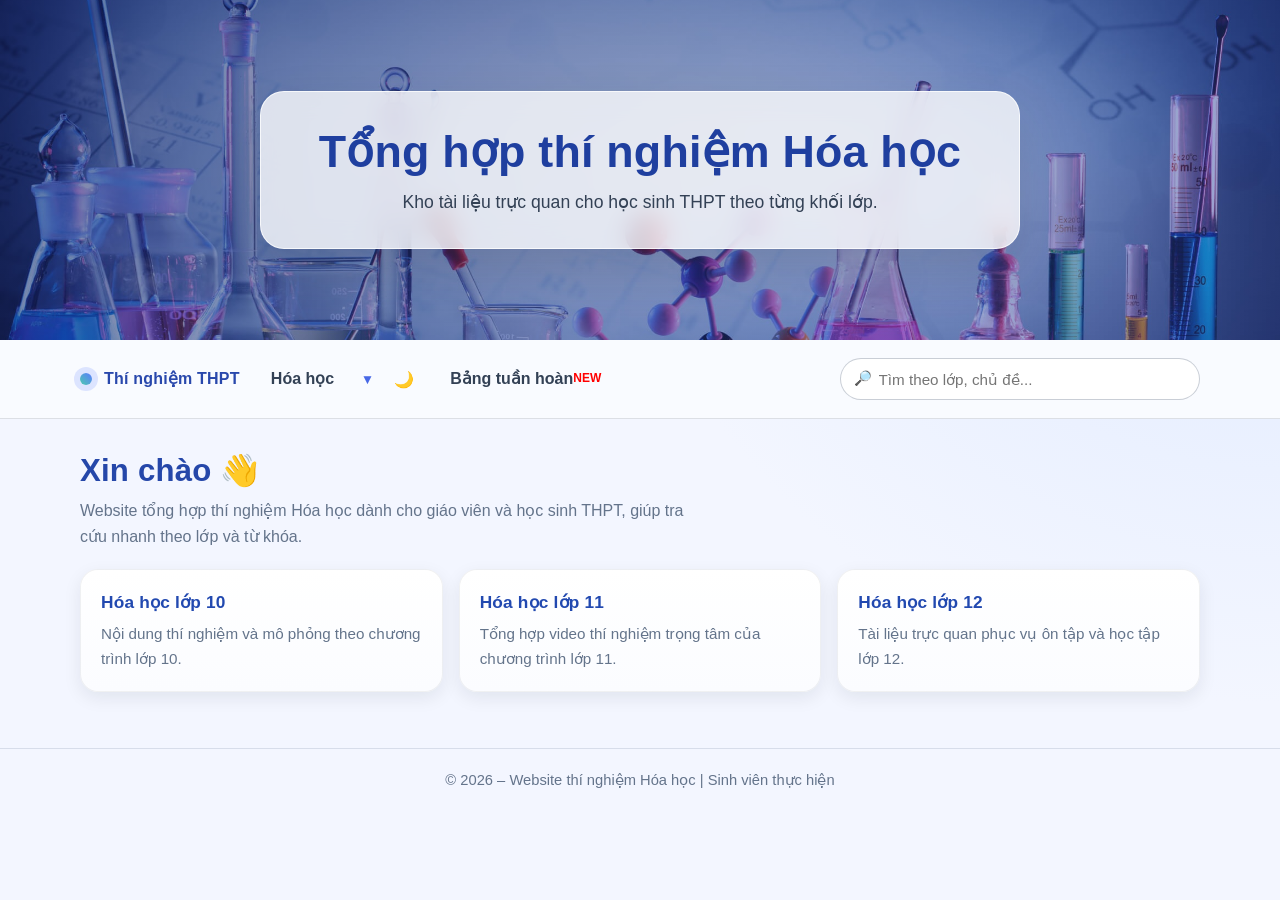
==== commit e796f9fc: "Update index.html" ====
--- a/index.html
+++ b/index.html
@@ -626,7 +626,9 @@
                     </div>
                     <button class="theme-btn" type="button" onclick="toggleDarkMode()" aria-label="Bật hoặc tắt chế độ tối">🌙</button>
                 </div>
-                <span class="nav-main is-disabled" aria-disabled="true">Coming soon</span>
+                <a href="periodic.html" class="nav-main">
+    Bảng tuần hoàn <span style="color:red; font-size:12px;">NEW</span>
+</a>
             </div>
 
             <div class="nav-search">
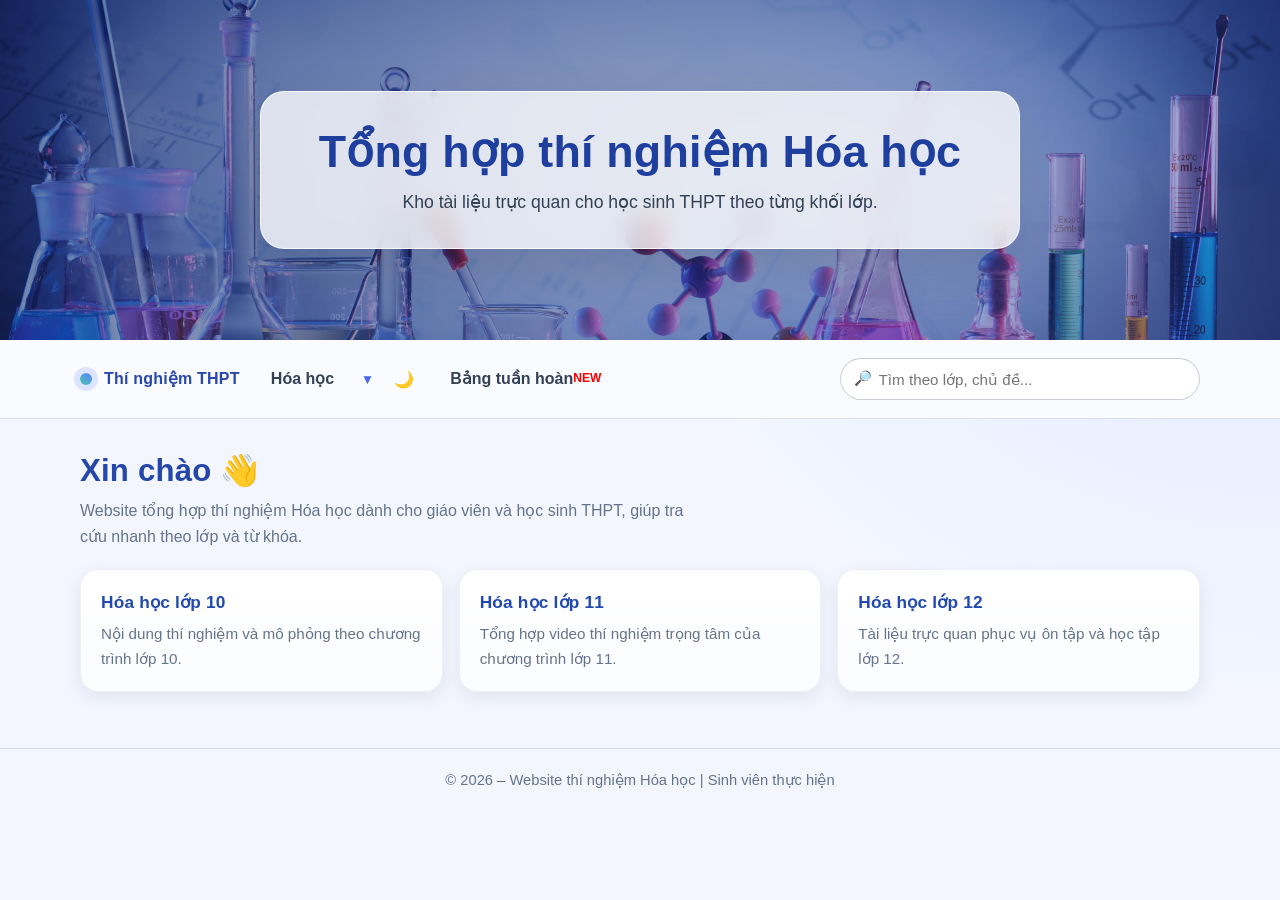
==== commit 8358620a: "feat(integration): verify experiment repository on real page" ====
--- a/index.html
+++ b/index.html
@@ -888,5 +888,135 @@
         renderCards(CATEGORY_DATA, "category");
     </script>
     <script src="ui-enhance.js"></script>
-</body>
+    <!-- Optional development diagnostic: add ?repository-check=1 to exercise the new repository. -->
+    <script type="module">
+        const repositoryCheckEnabled =
+            new URLSearchParams(window.location.search).get("repository-check") === "1";
+
+        document.documentElement.dataset.experimentRepositoryStatus =
+            repositoryCheckEnabled ? "loading" : "idle";
+
+        if (repositoryCheckEnabled) {
+            const statusNode = document.createElement("p");
+            statusNode.id = "experimentRepositoryStatus";
+            statusNode.className = "sr-only";
+            statusNode.setAttribute("role", "status");
+            statusNode.textContent = "Đang kiểm tra Repository…";
+            document.body.append(statusNode);
+
+            const assertCheck = (condition, label) => {
+                if (!condition) throw new Error(`Repository integration check failed: ${label}`);
+            };
+
+            const positionsFor = (items, youtubeId) =>
+                items.flatMap((item, index) =>
+                    item.experiment.youtubeId === youtubeId ? [index + 1] : []
+                );
+
+            try {
+                const repository = await import("./experiment-repository.js");
+                const data = await repository.load();
+
+                const [
+                    all,
+                    grade10,
+                    grade11,
+                    grade12,
+                    lop10,
+                    lop11,
+                    lop12,
+                    toanbo
+                ] = await Promise.all([
+                    repository.getAll(),
+                    repository.getByGrade(10),
+                    repository.getByGrade(11),
+                    repository.getByGrade(12),
+                    repository.getPageOccurrences("lop10"),
+                    repository.getPageOccurrences("lop11"),
+                    repository.getPageOccurrences("lop12"),
+                    repository.getPageOccurrences("toanbo")
+                ]);
+
+                assertCheck(data.videos.length === 81, "81 video assets");
+                assertCheck(all.length === 83, "83 experiments");
+                assertCheck(grade10.length === 23, "grade 10 experiment records");
+                assertCheck(grade11.length === 33, "grade 11 experiment records");
+                assertCheck(grade12.length === 27, "grade 12 experiment records");
+                assertCheck(lop10.length === 23, "lop10 page occurrences");
+                assertCheck(lop11.length === 37, "lop11 page occurrences");
+                assertCheck(lop12.length === 27, "lop12 page occurrences");
+                assertCheck(toanbo.length === 87, "toanbo page occurrences");
+
+                for (const item of [lop10, lop11, lop12, toanbo].flat()) {
+                    assertCheck(
+                        item.ytLink === `https://www.youtube.com/watch?v=${item.video.youtubeId}`,
+                        `YouTube URL for ${item.video.youtubeId}`
+                    );
+                    assertCheck(
+                        item.thumbnail === `https://img.youtube.com/vi/${item.video.youtubeId}/hqdefault.jpg`,
+                        `thumbnail URL for ${item.video.youtubeId}`
+                    );
+                    assertCheck(
+                        item.badge === `Lớp ${item.experiment.grade}`,
+                        `grade badge for ${item.experiment.id}`
+                    );
+                    assertCheck(typeof item.title === "string" && item.title.length > 0, "resolved title");
+                }
+
+                assertCheck(
+                    JSON.stringify(positionsFor(lop10, "cRMZ0HH6R0Q")) === JSON.stringify([8]),
+                    "cRMZ0HH6R0Q at lop10 #8"
+                );
+                assertCheck(
+                    JSON.stringify(positionsFor(lop11, "cRMZ0HH6R0Q")) === JSON.stringify([4]),
+                    "cRMZ0HH6R0Q at lop11 #4"
+                );
+                assertCheck(
+                    lop10[0].video.youtubeId === "Wuo8SachZYE" &&
+                    lop10[0].experiment.grade === 10 &&
+                    lop11[15].video.youtubeId === "Wuo8SachZYE" &&
+                    lop11[15].experiment.grade === 11 &&
+                    lop11[15].title === "Thí nghiệm tinh chế muối",
+                    "Wuo8SachZYE Grade 10 and HTML-only Grade 11 entries"
+                );
+
+                const expectedDuplicates = {
+                    "lUbu8zZ7RSs": [19, 23],
+                    "JXdy_RB7DyE": [20, 24],
+                    "mk9G-R-exkI": [21, 25],
+                    "0-Is2lVfuls": [22, 26]
+                };
+                for (const [youtubeId, expectedPositions] of Object.entries(expectedDuplicates)) {
+                    assertCheck(
+                        JSON.stringify(positionsFor(lop11, youtubeId)) === JSON.stringify(expectedPositions),
+                        `duplicate occurrences for ${youtubeId}`
+                    );
+                }
+
+                const zeroIs = lop11.filter((item) => item.video.youtubeId === "0-Is2lVfuls");
+                assertCheck(
+                    zeroIs.length === 2 &&
+                    zeroIs[0].title !== zeroIs[1].title &&
+                    zeroIs.every((item) => typeof item.titleOverride === "string"),
+                    "both 0-Is2lVfuls title variants and overrides"
+                );
+
+                document.documentElement.dataset.experimentRepositoryStatus = "loaded";
+                statusNode.textContent = "Repository PASS: 81 video, 83 experiment, occurrence 23/37/27/87.";
+                console.info("Experiment repository integration PASS", {
+                    videos: data.videos.length,
+                    experiments: all.length,
+                    lop10: lop10.length,
+                    lop11: lop11.length,
+                    lop12: lop12.length,
+                    toanbo: toanbo.length
+                });
+            } catch (error) {
+                document.documentElement.dataset.experimentRepositoryStatus = "error";
+                statusNode.textContent = "Repository ERROR: xem console để biết chi tiết.";
+                console.error("Experiment repository integration FAIL", error);
+            }
+        }
+    </script>
+    </body>
 </html>
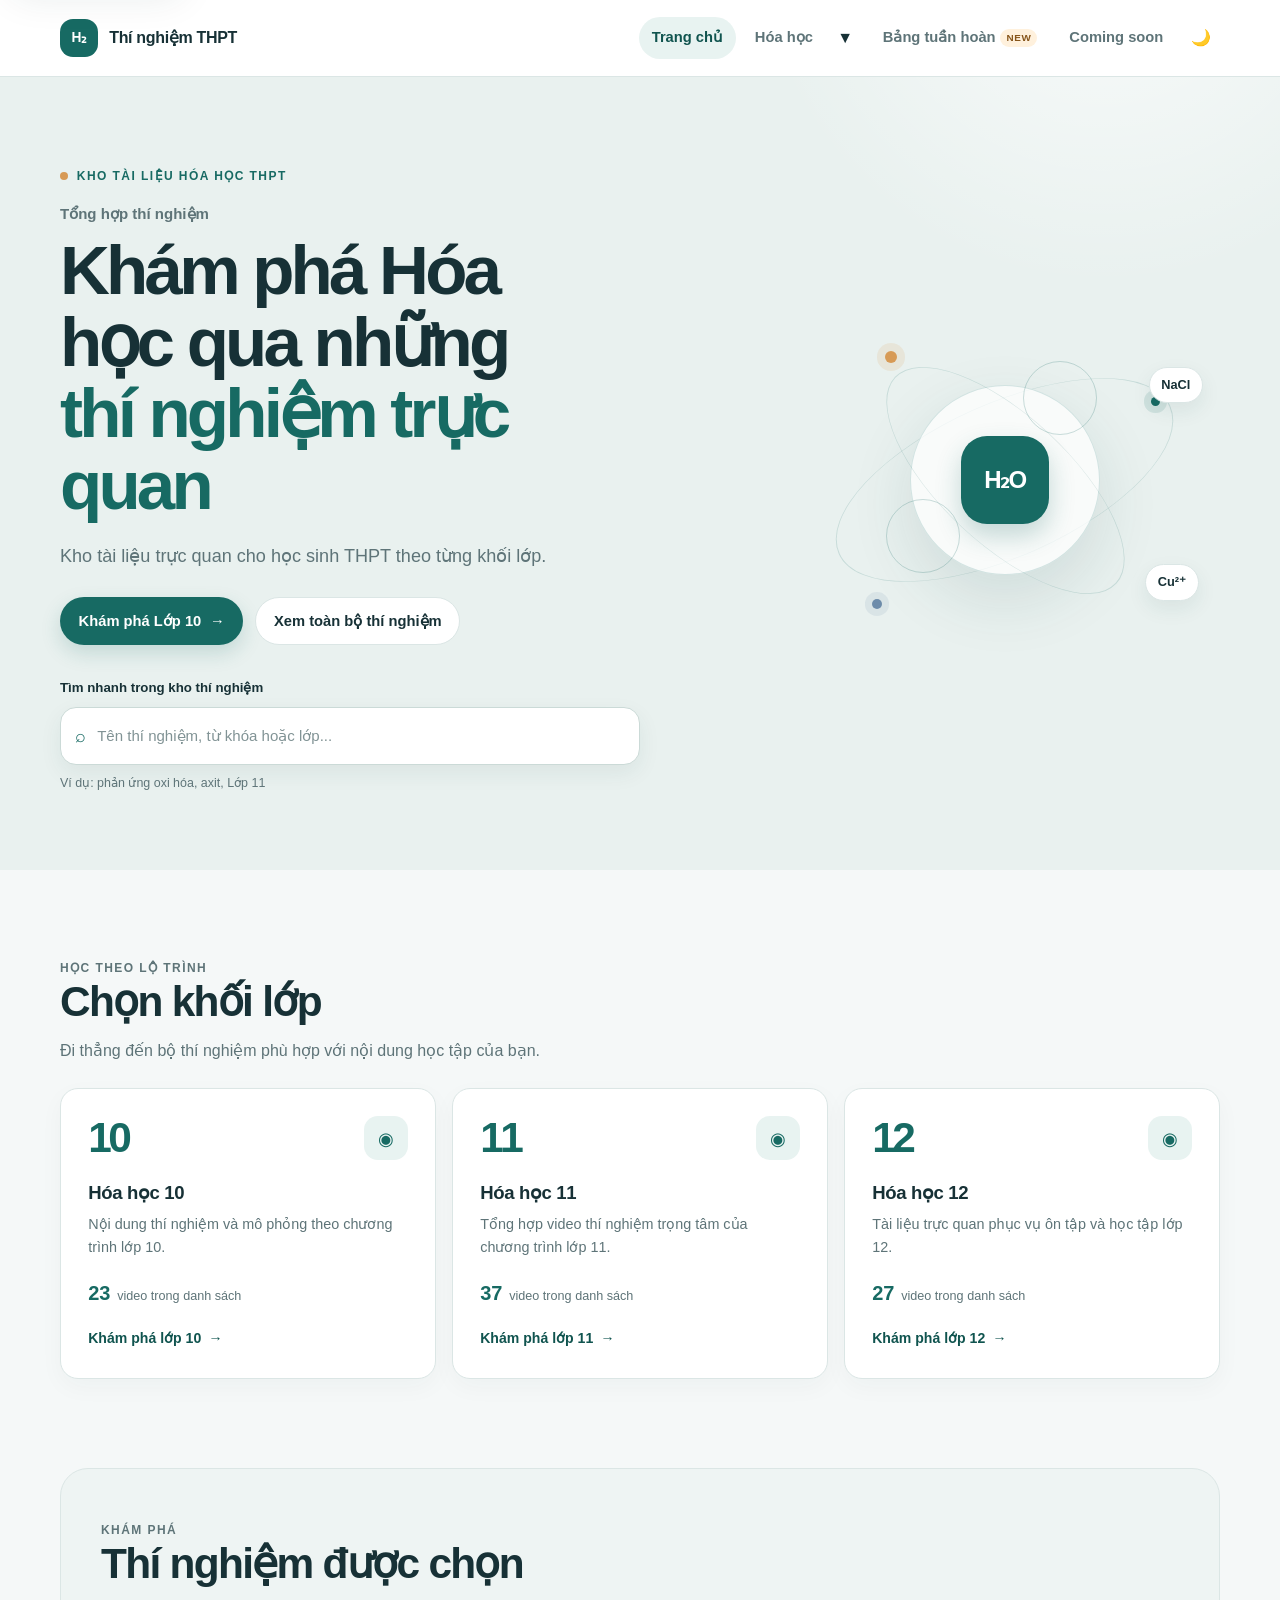
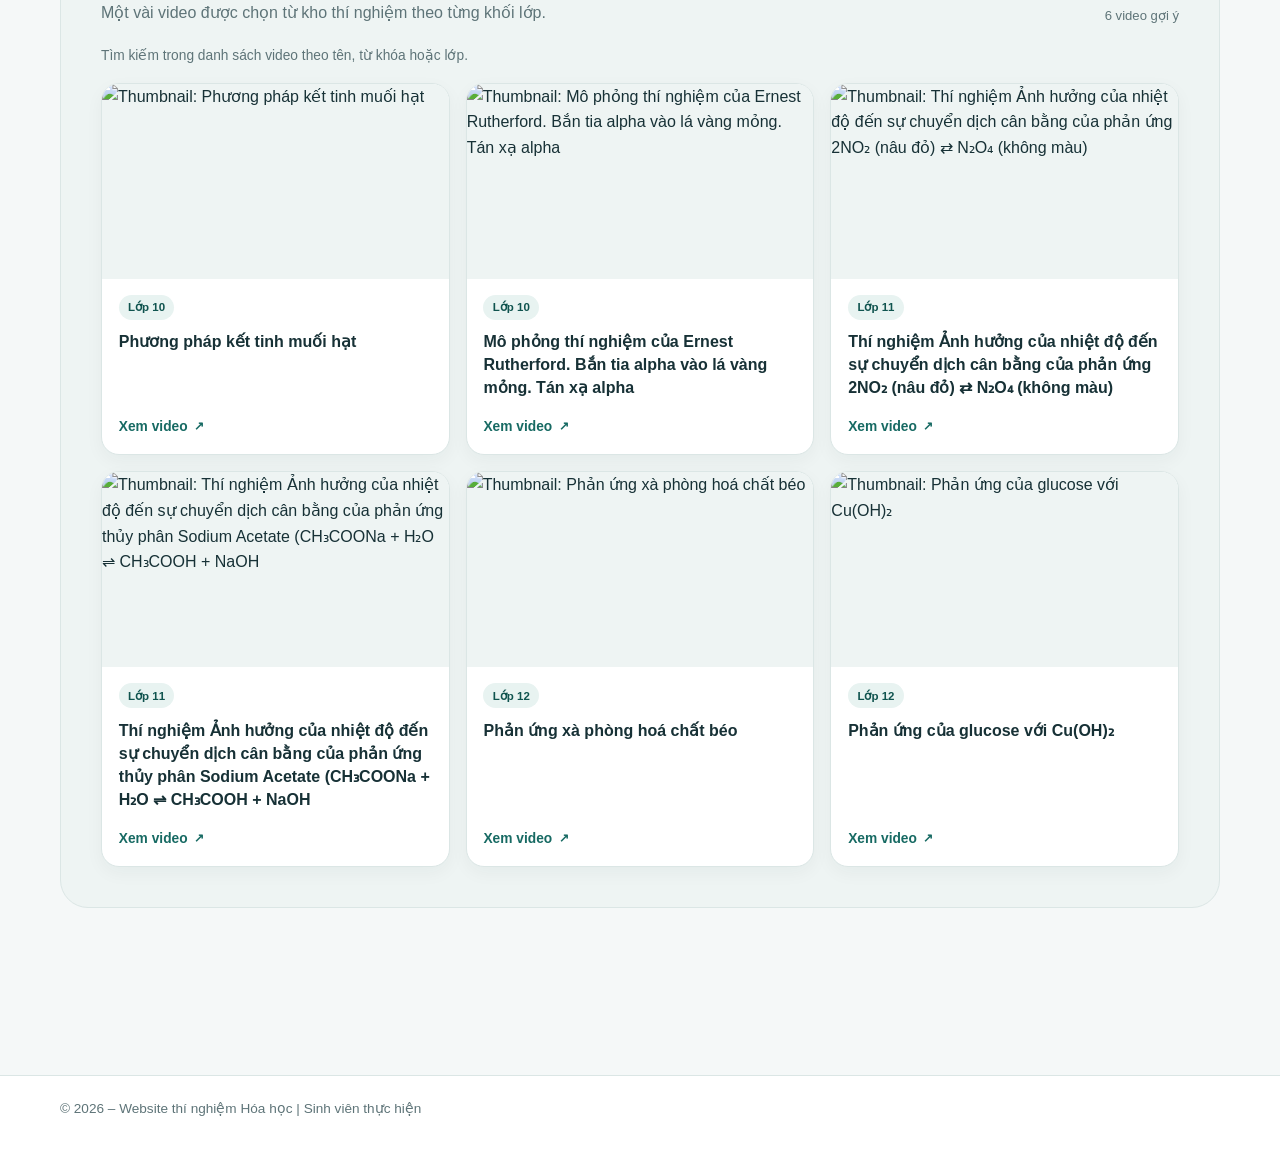
==== commit 65b1a8f9: "feat(ui): redesign homepage" ====
--- a/index.html
+++ b/index.html
@@ -1,893 +1,687 @@
-<!DOCTYPE html>
-<html lang="vi">
-<head>
-    <meta charset="UTF-8">
-    <meta name="viewport" content="width=device-width, initial-scale=1.0">
-    <title>Tổng hợp thí nghiệm</title>
-
-    <!--
-      UI Refresh Notes
-      - Refactored CSS into clear sections: Base, Header, Navbar, Main/Cards, Footer, Responsive.
-      - Consolidated duplicated styles and standardized spacing/color tokens.
-      - Added modern glassmorphism hero + smoother hover and reveal animations.
-      - Kept existing HTML structure and features (search, dropdown, dark mode, card rendering).
-    -->
-    <style>
-        /* =========================================================
-           1) Design Tokens & Base
-           ========================================================= */
-        :root {
-            --bg: #f4f7ff;
-            --bg-soft: #eef3ff;
-            --surface: #ffffff;
-            --surface-elevated: rgba(255, 255, 255, 0.78);
-            --text: #1f2937;
-            --muted: #64748b;
-
-            --primary: #5b7cff;
-            --primary-600: #4868e6;
-            --accent: #4cc9b0;
-            --accent-2: #9f7aea;
-
-            --danger: #b42318;
-
-            --radius-sm: 12px;
-            --radius-md: 18px;
-            --radius-lg: 24px;
-
-            --shadow-sm: 0 6px 18px rgba(31, 41, 55, 0.08);
-            --shadow-md: 0 14px 34px rgba(31, 41, 55, 0.12);
-            --shadow-lg: 0 24px 52px rgba(31, 41, 55, 0.18);
-
-            --space-1: 0.25rem;
-            --space-2: 0.5rem;
-            --space-3: 0.75rem;
-            --space-4: 1rem;
-            --space-5: 1.25rem;
-            --space-6: 1.5rem;
-            --space-8: 2rem;
-            --space-10: 2.5rem;
-
-            --transition-fast: 0.2s ease;
-            --transition-base: 0.32s cubic-bezier(0.22, 1, 0.36, 1);
-        }
-
-        * {
-            margin: 0;
-            padding: 0;
-            box-sizing: border-box;
-        }
-
-        html,
-        body {
-            min-height: 100%;
-        }
-
-        body {
-            font-family: "Inter", "Segoe UI", Arial, sans-serif;
-            color: var(--text);
-            line-height: 1.6;
-            background:
-                radial-gradient(circle at 12% 10%, #dfe8ff 0%, transparent 38%),
-                radial-gradient(circle at 90% 5%, #d8fff5 0%, transparent 35%),
-                linear-gradient(180deg, var(--bg-soft), var(--bg));
-        }
-
-        a {
-            color: inherit;
-            text-decoration: none;
-        }
-
-        .container {
-            width: min(1120px, 92vw);
-            margin: 0 auto;
-        }
-
-        .sr-only {
-            position: absolute;
-            width: 1px;
-            height: 1px;
-            padding: 0;
-            margin: -1px;
-            overflow: hidden;
-            clip: rect(0, 0, 0, 0);
-            border: 0;
-            white-space: nowrap;
-        }
-
-        /* =========================================================
-           2) Header / Hero
-           ========================================================= */
-        header {
-            position: relative;
-            overflow: hidden;
-            isolation: isolate;
-        }
-
-        .hero {
-            min-height: 340px;
-            display: grid;
-            place-items: center;
-            text-align: center;
-            padding: var(--space-8) 0;
-            background:
-                linear-gradient(130deg, rgba(25, 39, 101, 0.56), rgba(45, 70, 165, 0.45)),
-                url("hoahoc2.jpg") center/cover no-repeat;
-        }
-
-        .hero-content {
-            width: min(760px, 92vw);
-            background: var(--surface-elevated);
-            backdrop-filter: blur(12px);
-            border: 1px solid rgba(255, 255, 255, 0.75);
-            border-radius: var(--radius-lg);
-            padding: var(--space-8) clamp(1.2rem, 3vw, 2.2rem);
-            box-shadow: var(--shadow-lg);
-            animation: fadeUp 0.75s var(--transition-base) both;
-        }
-
-        .hero h1 {
-            font-size: clamp(1.9rem, 4vw, 2.8rem);
-            line-height: 1.25;
-            color: #1f3f9f;
-            margin-bottom: var(--space-2);
-            letter-spacing: 0.2px;
-        }
-
-        .hero p {
-            font-size: clamp(1rem, 2vw, 1.1rem);
-            color: #334155;
-        }
-
-        /* =========================================================
-           3) Navbar / Dropdown / Search
-           ========================================================= */
-        .nav-wrap {
-            position: sticky;
-            top: 0;
-            z-index: 100;
-            border-bottom: 1px solid rgba(148, 163, 184, 0.3);
-            background: rgba(255, 255, 255, 0.82);
-            backdrop-filter: blur(10px);
-        }
-
-        .navbar {
-            min-height: 78px;
-            display: flex;
-            align-items: center;
-            justify-content: space-between;
-            gap: var(--space-4);
-        }
-
-        .brand {
-            display: inline-flex;
-            align-items: center;
-            gap: var(--space-3);
-            color: #2948ac;
-            font-weight: 700;
-            letter-spacing: 0.2px;
-        }
-
-        .brand-dot {
-            width: 12px;
-            height: 12px;
-            border-radius: 50%;
-            background: linear-gradient(45deg, var(--accent), var(--primary));
-            box-shadow: 0 0 0 6px rgba(91, 124, 255, 0.18);
-        }
-
-        .nav-center {
-            display: flex;
-            align-items: center;
-            gap: var(--space-3);
-            flex-wrap: wrap;
-        }
-
-        .nav-item {
-            position: relative;
-            display: inline-flex;
-            align-items: center;
-            gap: var(--space-1);
-        }
-
-        .nav-main {
-            display: inline-flex;
-            align-items: center;
-            padding: 0.65rem 0.95rem;
-            border-radius: var(--radius-sm);
-            color: #334155;
-            font-weight: 600;
-            transition:
-                background var(--transition-fast),
-                color var(--transition-fast),
-                transform var(--transition-fast);
-        }
-
-        .nav-main:hover,
-        .nav-main:focus-visible {
-            background: rgba(91, 124, 255, 0.12);
-            color: var(--primary-600);
-            transform: translateY(-1px);
-            outline: none;
-        }
-
-        .nav-main.is-disabled {
-            opacity: 0.58;
-            pointer-events: none;
-            color: var(--muted);
-        }
-
-        .nav-arrow,
-        .theme-btn {
-            border: none;
-            background: transparent;
-            cursor: pointer;
-            border-radius: 10px;
-            transition: background var(--transition-fast), transform var(--transition-fast);
-        }
-
-        .nav-arrow {
-            color: var(--primary-600);
-            font-size: 0.85rem;
-            padding: 0.35rem;
-        }
-
-        .theme-btn {
-            font-size: 1rem;
-            padding: 0.45rem 0.55rem;
-        }
-
-        .nav-arrow:hover,
-        .theme-btn:hover,
-        .nav-arrow:focus-visible,
-        .theme-btn:focus-visible {
-            background: rgba(91, 124, 255, 0.12);
-            transform: translateY(-1px);
-            outline: none;
-        }
-
-        /* Smoother dropdown animation */
-        .nav-dropdown {
-            position: absolute;
-            top: calc(100% + 10px);
-            left: 0;
-            min-width: 200px;
-            padding: 0.35rem;
-            border-radius: 14px;
-            border: 1px solid rgba(148, 163, 184, 0.3);
-            background: var(--surface);
-            box-shadow: var(--shadow-md);
-
-            opacity: 0;
-            visibility: hidden;
-            pointer-events: none;
-            transform: translateY(-8px) scale(0.98);
-            transform-origin: top left;
-            transition:
-                opacity var(--transition-fast),
-                transform var(--transition-fast),
-                visibility var(--transition-fast);
-        }
-
-        .nav-dropdown.open {
-            opacity: 1;
-            visibility: visible;
-            pointer-events: auto;
-            transform: translateY(0) scale(1);
-        }
-
-        .nav-dropdown a {
-            display: block;
-            padding: 0.65rem 0.85rem;
-            border-radius: 10px;
-            color: #334155;
-            font-weight: 500;
-            transition: background var(--transition-fast), color var(--transition-fast);
-        }
-
-        .nav-dropdown a:hover,
-        .nav-dropdown a:focus-visible {
-            background: #eef3ff;
-            color: var(--primary-600);
-            outline: none;
-        }
-
-        .nav-search {
-            flex: 0 1 360px;
-            margin-left: auto;
-            display: flex;
-            align-items: center;
-            gap: var(--space-2);
-        }
-
-        .nav-search input {
-            flex: 1;
-            border: 1px solid rgba(100, 116, 139, 0.35);
-            border-radius: 999px;
-            padding: 0.68rem 1rem;
-            font-size: 0.95rem;
-            color: #0f172a;
-            background: #fff;
-            transition: border-color var(--transition-fast), box-shadow var(--transition-fast);
-        }
-
-        .nav-search input:focus {
-            border-color: var(--primary);
-            box-shadow: 0 0 0 4px rgba(91, 124, 255, 0.16);
-            outline: none;
-        }
-
-        .clear-search {
-            border: 1px solid rgba(100, 116, 139, 0.35);
-            border-radius: 999px;
-            background: #fff;
-            color: #334155;
-            font-weight: 600;
-            padding: 0.58rem 0.9rem;
-            cursor: pointer;
-            transition:
-                border-color var(--transition-fast),
-                color var(--transition-fast),
-                background var(--transition-fast);
-        }
-
-        .clear-search[hidden] {
-            display: none;
-        }
-
-        .clear-search:hover,
-        .clear-search:focus-visible {
-            border-color: var(--primary);
-            color: var(--primary-600);
-            background: #eef3ff;
-            outline: none;
-        }
-
-        /* =========================================================
-           4) Main / Cards / States
-           ========================================================= */
-        main {
-            padding: var(--space-8) 0 var(--space-10);
-        }
-
-        .intro {
-            margin-bottom: var(--space-5);
-        }
-
-        .intro h2 {
-            color: #2547a9;
-            font-size: clamp(1.45rem, 2.5vw, 1.95rem);
-            margin-bottom: var(--space-2);
-        }
-
-        .intro p {
-            color: var(--muted);
-            max-width: 70ch;
-        }
-
-        .card-container {
-            list-style: none;
-            display: grid;
-            grid-template-columns: repeat(auto-fit, minmax(250px, 1fr));
-            gap: var(--space-4);
-            margin-top: var(--space-4);
-        }
-
-        .card {
-            position: relative;
-            display: block;
-            overflow: hidden;
-            background: linear-gradient(180deg, #ffffff, #fbfcff);
-            border-radius: var(--radius-md);
-            border: 1px solid rgba(148, 163, 184, 0.2);
-            padding: var(--space-5);
-            box-shadow: var(--shadow-sm);
-            transform: translateY(10px);
-            opacity: 0;
-            animation: fadeUp 0.55s var(--transition-base) forwards;
-            transition:
-                transform var(--transition-base),
-                box-shadow var(--transition-base),
-                border-color var(--transition-fast);
-        }
-
-        .card::after {
-            content: "";
-            position: absolute;
-            inset: -35% -45% auto;
-            height: 120px;
-            background: radial-gradient(circle, rgba(91, 124, 255, 0.24), transparent 70%);
-            transform: rotate(8deg);
-            opacity: 0;
-            pointer-events: none;
-            transition: opacity var(--transition-base);
-        }
-
-        .card:hover,
-        .card:focus-visible {
-            transform: translateY(-8px) scale(1.015);
-            border-color: rgba(91, 124, 255, 0.35);
-            box-shadow: var(--shadow-lg);
-            outline: none;
-        }
-
-        .card:hover::after,
-        .card:focus-visible::after {
-            opacity: 1;
-        }
-
-        .card h3 {
-            color: #2249b0;
-            margin-bottom: var(--space-2);
-            font-size: 1.08rem;
-            line-height: 1.4;
-        }
-
-        .card p {
-            color: var(--muted);
-            font-size: 0.95rem;
-        }
-
-        .card-badge {
-            display: inline-block;
-            float: right;
-            border-radius: 999px;
-            font-size: 0.72rem;
-            font-weight: 600;
-            letter-spacing: 0.2px;
-            color: #fff;
-            background: linear-gradient(120deg, #ef5da8, #c06cff);
-            padding: 0.28rem 0.62rem;
-        }
-
-        .card-title {
-            text-align: left;
-            margin-top: 0.6rem;
-            clear: both;
-        }
-
-        .card-description {
-            text-align: left;
-            font-size: 0.9rem;
-            margin-top: 0.45rem;
-        }
-
-        .results-summary,
-        .hidden-empty,
-        .status-message {
-            margin-top: var(--space-3);
-            font-size: 0.95rem;
-            display: none;
-        }
-
-        .results-summary {
-            color: #334155;
-        }
-
-        .hidden-empty {
-            color: var(--muted);
-        }
-
-        .status-message {
-            color: var(--danger);
-        }
-
-        /* =========================================================
-           5) Footer
-           ========================================================= */
-        footer {
-            margin-top: var(--space-4);
-            border-top: 1px solid rgba(148, 163, 184, 0.3);
-            padding: var(--space-5) 0 var(--space-6);
-            color: var(--muted);
-            text-align: center;
-            font-size: 0.92rem;
-        }
-
-        /* =========================================================
-           6) Animations
-           ========================================================= */
-        @keyframes fadeUp {
-            from {
-                opacity: 0;
-                transform: translateY(12px);
-            }
-            to {
-                opacity: 1;
-                transform: translateY(0);
-            }
-        }
-
-        /* =========================================================
-           7) Dark Mode (existing feature retained)
-           ========================================================= */
-        body.dark {
-            --bg: #0f172a;
-            --bg-soft: #111c33;
-            --surface: #1e293b;
-            --surface-elevated: rgba(30, 41, 59, 0.78);
-            --text: #e2e8f0;
-            --muted: #94a3b8;
-        }
-
-        body.dark .hero h1,
-        body.dark .intro h2,
-        body.dark .card h3,
-        body.dark .brand {
-            color: #b8ccff;
-        }
-
-        body.dark .hero p,
-        body.dark .nav-main,
-        body.dark .nav-dropdown a,
-        body.dark .results-summary {
-            color: #d3deee;
-        }
-
-        body.dark .nav-wrap,
-        body.dark .nav-dropdown,
-        body.dark .nav-search input,
-        body.dark .clear-search,
-        body.dark .card {
-            background: #1d2a42;
-            border-color: rgba(148, 163, 184, 0.2);
-        }
-
-        body.dark .nav-search input,
-        body.dark .clear-search {
-            color: #e2e8f0;
-        }
-
-        /* =========================================================
-           8) Responsive
-           ========================================================= */
-        @media (max-width: 920px) {
-            .navbar {
-                flex-wrap: wrap;
-                justify-content: center;
-                padding: 0.9rem 0;
-            }
-
-            .brand {
-                width: 100%;
-                justify-content: center;
-            }
-
-            .nav-center {
-                width: 100%;
-                justify-content: center;
-            }
-
-            .nav-search {
-                width: min(460px, 100%);
-                flex-basis: 100%;
-                margin-left: 0;
-            }
-        }
-
-        @media (max-width: 580px) {
-            .hero {
-                min-height: 285px;
-            }
-
-            .hero-content {
-                padding: var(--space-6) var(--space-4);
-            }
-
-            .nav-item {
-                flex-wrap: wrap;
-                justify-content: center;
-            }
-
-            .nav-dropdown {
-                left: 50%;
-                transform: translate(-50%, -8px) scale(0.98);
-                transform-origin: top center;
-            }
-
-            .nav-dropdown.open {
-                transform: translate(-50%, 0) scale(1);
-            }
-
-            main {
-                padding-top: var(--space-6);
-            }
-        }
-    </style>
-
-    <script src="data.js"></script>
-    <link rel="stylesheet" href="ui-system.css">
-</head>
-<body>
-    <header>
-        <div class="hero">
-            <div class="hero-content container">
-                <h1>Tổng hợp thí nghiệm Hóa học</h1>
-                <p>Kho tài liệu trực quan cho học sinh THPT theo từng khối lớp.</p>
-            </div>
-        </div>
-    </header>
-
-    <div class="nav-wrap">
-        <nav class="container navbar" aria-label="Điều hướng chính">
-            <a href="index.html" class="brand" aria-label="Trang chủ thí nghiệm">
-                <span class="brand-dot" aria-hidden="true"></span>
-                Thí nghiệm THPT
-            </a>
-
-            <div class="nav-center">
-                <div class="nav-item">
-                    <a href="thinghiem.html" class="nav-main">Hóa học</a>
-                    <button class="nav-arrow" id="menuToggle" type="button" aria-expanded="false" aria-controls="experimentMenu" aria-haspopup="true" aria-label="Mở menu lớp">▼</button>
-                    <div class="nav-dropdown" id="experimentMenu" role="menu" aria-label="Danh sách lớp">
-                        <a href="lop10.html" role="menuitem">Lớp 10</a>
-                        <a href="lop11.html" role="menuitem">Lớp 11</a>
-                        <a href="lop12.html" role="menuitem">Lớp 12</a>
-                    </div>
-                    <button class="theme-btn" type="button" onclick="toggleDarkMode()" aria-label="Bật hoặc tắt chế độ tối">🌙</button>
-                </div>
-                <a href="periodic.html" class="nav-main">
-    Bảng tuần hoàn <span style="color:red; font-size:12px;">NEW</span>
-</a>
-            </div>
-
-            <div class="nav-search">
-                <label class="sr-only" for="searchInput">Tìm thí nghiệm theo lớp hoặc chủ đề</label>
-                <input type="text" id="searchInput" placeholder="🔍 Tìm theo lớp, chủ đề..." autocomplete="off" disabled>
-                <button class="clear-search" id="clearSearch" type="button" aria-label="Xóa từ khóa tìm kiếm" hidden>Xóa</button>
-            </div>
-        </nav>
-    </div>
-
-    <main class="container">
-        <section class="intro" id="introSection">
-            <h2>Xin chào 👋</h2>
-            <p>Website tổng hợp thí nghiệm Hóa học dành cho giáo viên và học sinh THPT, giúp tra cứu nhanh theo lớp và từ khóa.</p>
-        </section>
-
-        <section>
-            <ul class="card-container" id="cardContainer"></ul>
-            <p class="results-summary" id="resultCount" role="status" aria-live="polite"></p>
-            <p class="hidden-empty" id="emptyMessage">Không tìm thấy nội dung phù hợp. Hãy thử từ khóa khác.</p>
-            <p class="status-message" id="statusMessage" role="status" aria-live="polite"></p>
-        </section>
-    </main>
-
-    <footer>
-        © 2026 – Website thí nghiệm Hóa học | Sinh viên thực hiện
-    </footer>
-
-    <script>
-        function toggleDarkMode() {
-            document.body.classList.toggle("dark");
-        }
-
-        const CATEGORY_DATA = [
-            {
-                title: "Hóa học lớp 10",
-                description: "Nội dung thí nghiệm và mô phỏng theo chương trình lớp 10.",
-                link: "lop10.html"
-            },
-            {
-                title: "Hóa học lớp 11",
-                description: "Tổng hợp video thí nghiệm trọng tâm của chương trình lớp 11.",
-                link: "lop11.html"
-            },
-            {
-                title: "Hóa học lớp 12",
-                description: "Tài liệu trực quan phục vụ ôn tập và học tập lớp 12.",
-                link: "lop12.html"
-            }
-        ];
-
-        function removeVietnameseTones(str) {
-            return (str || "")
-                .normalize("NFD")
-                .replace(/[̀-ͯ]/g, "")
-                .replace(/đ/g, "d")
-                .replace(/Đ/g, "D")
-                .toLowerCase();
-        }
-
-        function formatChemText(rawText = "") {
-            return rawText
-                .replace(/&/g, "&amp;")
-                .replace(/</g, "&lt;")
-                .replace(/>/g, "&gt;")
-                .replace(/&lt;(\/?(?:sub|sup))&gt;/gi, "<$1>");
-        }
-
-        function highlight(text, keyword) {
-            if (!keyword) return text;
-            const escaped = keyword.replace(/[.*+?^${}()|[\]\\]/g, "\\$&");
-            const regex = new RegExp(`(${escaped})`, "gi");
-            return text.replace(regex, "<mark>$1</mark>");
-        }
-
-        const searchInput = document.getElementById("searchInput");
-        const clearSearchButton = document.getElementById("clearSearch");
-
-        function renderCards(items, type = "category") {
-            const container = document.getElementById("cardContainer");
-            const emptyMessage = document.getElementById("emptyMessage");
-            const statusMessage = document.getElementById("statusMessage");
-            const resultCount = document.getElementById("resultCount");
-
-            container.innerHTML = "";
-            statusMessage.style.display = "none";
-            statusMessage.textContent = "";
-            resultCount.style.display = "none";
-
-            if (!items || !items.length) {
-                emptyMessage.style.display = "block";
-                return;
-            }
-
-            emptyMessage.style.display = "none";
-            if (type === "experiment") {
-                resultCount.textContent = `Tìm thấy ${items.length} kết quả.`;
-                resultCount.style.display = "block";
-            }
-
-            items.forEach((item, index) => {
-                const listItem = document.createElement("li");
-                const card = document.createElement("a");
-                card.className = "card";
-                card.style.animationDelay = `${index * 55}ms`;
-
-                const destination = type === "experiment"
-                    ? (item.ytLink || item.link || "")
-                    : (item.link || "");
-
-                if (destination) {
-                    card.href = destination;
-                } else {
-                    card.setAttribute("aria-disabled", "true");
-                    card.tabIndex = -1;
-                }
-
-                if (type === "experiment" && destination) {
-                    card.target = "_blank";
-                    card.rel = "noopener noreferrer";
-                }
-
-                if (type === "category") {
-                    const title = document.createElement("h3");
-                    title.textContent = item.title;
-
-                    const description = document.createElement("p");
-                    description.textContent = item.description || "Khám phá nội dung theo từng lớp.";
-
-                    card.append(title, description);
-                } else {
-                    const badge = document.createElement("span");
-                    badge.className = "card-badge";
-                    badge.textContent = item.badge || "Không rõ lớp";
-
-                    const title = document.createElement("h3");
-                    title.className = "card-title";
-                    title.innerHTML = highlight(
-                        formatChemText(item.title || "Video thí nghiệm"),
-                        searchInput.value.trim()
-                    );
-
-                    const description = document.createElement("p");
-                    description.className = "card-description";
-                    description.textContent = `Nhấn để xem video tại trang ${item.badge || "liên kết nguồn"}`;
-
-                    card.append(badge, title, description);
-                }
-
-                listItem.appendChild(card);
-                container.appendChild(listItem);
-            });
-        }
-
-        function searchExperiment(value) {
-            const normalizedInput = removeVietnameseTones(value.trim());
-            const introSection = document.getElementById("introSection");
-
-            if (!normalizedInput) {
-                introSection.style.display = "block";
-                renderCards(CATEGORY_DATA, "category");
-                return;
-            }
-
-            introSection.style.display = "none";
-
-            if (typeof ALL_EXPERIMENTS !== "undefined") {
-                const filtered = ALL_EXPERIMENTS.filter((item) => {
-                    const normalizedText = removeVietnameseTones(`${item.title} ${item.keywords} ${item.badge}`);
-                    return normalizedText.includes(normalizedInput);
-                });
-                renderCards(filtered, "experiment");
-            } else {
-                const statusMessage = document.getElementById("statusMessage");
-                statusMessage.style.display = "block";
-                statusMessage.textContent = "Không thể tải dữ liệu thí nghiệm. Vui lòng thử tải lại trang.";
-            }
-        }
-
-        const menuToggle = document.getElementById("menuToggle");
-        const experimentMenu = document.getElementById("experimentMenu");
-        const menuItems = Array.from(experimentMenu.querySelectorAll('[role="menuitem"]'));
-
-        function closeMenu({ focusButton = false } = {}) {
-            experimentMenu.classList.remove("open");
-            menuToggle.setAttribute("aria-expanded", "false");
-            if (focusButton) menuToggle.focus();
-        }
-
-        menuToggle.addEventListener("click", (event) => {
-            event.stopPropagation();
-            const isOpen = experimentMenu.classList.toggle("open");
-            menuToggle.setAttribute("aria-expanded", String(isOpen));
-            if (isOpen && menuItems.length) menuItems[0].focus();
-        });
-
-        document.addEventListener("click", (event) => {
-            if (!event.target.closest(".nav-item")) closeMenu();
-        });
-
-        document.addEventListener("keydown", (event) => {
-            if (event.key === "Escape") closeMenu({ focusButton: true });
-        });
-
-        let searchTimer;
-
-        function updateSearchControlState() {
-            const hasText = searchInput.value.trim().length > 0;
-            clearSearchButton.hidden = !hasText;
-            clearSearchButton.disabled = !hasText;
-        }
-
-        searchInput.addEventListener("input", (event) => {
-            saveSearch(event.target.value);
-            updateSearchControlState();
-            window.clearTimeout(searchTimer);
-            searchTimer = window.setTimeout(() => {
-                searchExperiment(event.target.value);
-            }, 150);
-        });
-
-        clearSearchButton.addEventListener("click", () => {
-            searchInput.value = "";
-            updateSearchControlState();
-            searchExperiment("");
-            searchInput.focus();
-        });
-
-        function saveSearch(value) {
-            if (!value.trim()) return;
-
-            let history = [];
-            try {
-                history = JSON.parse(localStorage.getItem("searchHistory") || "[]");
-                if (!Array.isArray(history)) history = [];
-            } catch {
-                history = [];
-            }
-
-            history.unshift(value);
-            localStorage.setItem("searchHistory", JSON.stringify(history.slice(0, 5)));
-        }
-
-        if (typeof ALL_EXPERIMENTS !== "undefined" && Array.isArray(ALL_EXPERIMENTS)) {
-            searchInput.disabled = false;
-            searchInput.removeAttribute("aria-busy");
-        } else {
-            const statusMessage = document.getElementById("statusMessage");
-            statusMessage.style.display = "block";
-            statusMessage.textContent = "Dữ liệu chưa sẵn sàng. Vui lòng tải lại trang để tiếp tục tìm kiếm.";
-            searchInput.setAttribute("aria-busy", "true");
-        }
-
-        updateSearchControlState();
-
-        // Ensure default categories are visible on first load.
-        renderCards(CATEGORY_DATA, "category");
-    </script>
-    <script src="ui-enhance.js"></script>
+<!DOCTYPE html>
+<html lang="vi">
+<head>
+  <meta charset="UTF-8">
+  <meta name="viewport" content="width=device-width, initial-scale=1">
+  <meta name="description" content="Kho tài liệu trực quan tổng hợp thí nghiệm Hóa học dành cho học sinh THPT theo từng khối lớp.">
+  <meta name="theme-color" content="#f5f8f8">
+  <title>Tổng hợp thí nghiệm | Thí nghiệm THPT</title>
+  <style>
+:root {
+  color-scheme: light;
+  --color-primary: #176a63;
+  --color-primary-strong: #10544f;
+  --color-primary-soft: #e8f3f1;
+  --color-accent: #d79a55;
+  --color-bg: #f5f8f8;
+  --color-surface: #ffffff;
+  --color-surface-muted: #eef4f3;
+  --color-text: #173136;
+  --color-muted: #5e7478;
+  --color-border: #dbe6e5;
+  --color-shadow: 0 14px 38px rgba(20, 54, 56, .09);
+  --radius-sm: 12px;
+  --radius-md: 18px;
+  --radius-lg: 28px;
+  --content-width: 1160px;
+  --page-gutter: clamp(1.1rem, 4vw, 2.4rem);
+  --motion-fast: 160ms ease;
+  --motion-base: 240ms ease;
+}
+
+* { box-sizing: border-box; }
+html { scroll-behavior: smooth; }
+body {
+  margin: 0;
+  background: var(--color-bg);
+  color: var(--color-text);
+  font-family: Inter, "Segoe UI", Arial, sans-serif;
+  line-height: 1.6;
+}
+body.dark {
+  color-scheme: dark;
+  --color-bg: #101a1d;
+  --color-surface: #182629;
+  --color-surface-muted: #203235;
+  --color-text: #e5efed;
+  --color-muted: #a4b8b5;
+  --color-border: #34494a;
+  --color-primary-soft: #203d3a;
+  --color-shadow: 0 16px 42px rgba(0, 0, 0, .25);
+}
+a { color: inherit; text-decoration: none; }
+button, input { font: inherit; }
+button, a, input { -webkit-tap-highlight-color: transparent; }
+button { color: inherit; }
+.site-container { width: min(var(--content-width), calc(100% - 2 * var(--page-gutter))); margin-inline: auto; }
+.sr-only {
+  position: absolute; width: 1px; height: 1px; padding: 0; margin: -1px;
+  overflow: hidden; clip: rect(0, 0, 0, 0); white-space: nowrap; border: 0;
+}
+.skip-link {
+  position: fixed; z-index: 1000; top: .75rem; left: .75rem;
+  padding: .7rem 1rem; border-radius: var(--radius-sm);
+  background: var(--color-surface); color: var(--color-text);
+  transform: translateY(-160%); box-shadow: var(--color-shadow);
+}
+.skip-link:focus { transform: translateY(0); }
+:focus-visible { outline: 3px solid #e4a653; outline-offset: 3px; }
+
+/* Navigation */
+.ui-site-header {
+  position: sticky; top: 0; z-index: 50;
+  background: color-mix(in srgb, var(--color-surface) 94%, transparent);
+  border-bottom: 1px solid var(--color-border);
+  backdrop-filter: blur(14px);
+}
+.ui-navbar {
+  width: min(var(--content-width), calc(100% - 2 * var(--page-gutter)));
+  min-height: 76px; margin-inline: auto; display: flex; align-items: center; gap: 1rem;
+}
+.brand {
+  display: inline-flex; align-items: center; gap: .7rem; flex: 0 0 auto;
+  color: var(--color-text); font-size: 1rem; font-weight: 760; letter-spacing: -.02em;
+}
+.brand-mark {
+  width: 38px; height: 38px; display: grid; place-items: center;
+  border-radius: 13px; background: var(--color-primary); color: #fff;
+  font-size: .86rem; font-weight: 800; letter-spacing: -.04em;
+}
+.ui-navbar-links { display: flex; align-items: center; gap: .35rem; margin-left: auto; }
+.ui-navbar .nav-main {
+  display: inline-flex; align-items: center; gap: .3rem;
+  min-height: 42px; padding: .55rem .82rem; border-radius: 999px;
+  color: var(--color-muted); font-size: .92rem; font-weight: 650;
+  transition: color var(--motion-fast), background var(--motion-fast);
+}
+.ui-navbar .nav-main:hover,
+.ui-navbar .nav-main:focus-visible,
+.ui-navbar .nav-main.active-page {
+  color: var(--color-primary-strong); background: var(--color-primary-soft);
+}
+.ui-navbar .nav-main.active-page { font-weight: 750; }
+.ui-navbar-item { position: relative; display: inline-flex; align-items: center; }
+.ui-navbar .nav-arrow, .ui-navbar .theme-btn {
+  width: 38px; height: 38px; display: grid; place-items: center;
+  border: 1px solid transparent; border-radius: 50%;
+  background: transparent; cursor: pointer; transition: background var(--motion-fast), border-color var(--motion-fast);
+}
+.ui-navbar .nav-arrow:hover, .ui-navbar .theme-btn:hover {
+  background: var(--color-primary-soft); border-color: var(--color-border);
+}
+.ui-navbar .nav-dropdown {
+  position: absolute; top: calc(100% + .55rem); left: 0; z-index: 60;
+  min-width: 190px; padding: .45rem; border: 1px solid var(--color-border);
+  border-radius: var(--radius-md); background: var(--color-surface); box-shadow: var(--color-shadow);
+}
+.ui-navbar .nav-dropdown[hidden] { display: none !important; }
+.ui-navbar .nav-dropdown a {
+  display: block; padding: .62rem .75rem; border-radius: 10px;
+  color: var(--color-text); font-weight: 600;
+}
+.ui-navbar .nav-dropdown a:hover, .ui-navbar .nav-dropdown a:focus-visible {
+  background: var(--color-primary-soft); color: var(--color-primary-strong);
+}
+.ui-new-label {
+  padding: .08rem .38rem; border-radius: 999px; background: #fff1dd;
+  color: #87551b; font-size: .62rem; font-weight: 800; letter-spacing: .06em;
+}
+.site-menu-toggle {
+  display: none; width: 42px; height: 42px; margin-left: auto;
+  border: 1px solid var(--color-border); border-radius: 12px;
+  background: var(--color-surface); cursor: pointer;
+}
+.site-menu-toggle span[aria-hidden] { font-size: 1.2rem; line-height: 1; }
+
+/* Hero */
+.hero {
+  position: relative; isolation: isolate; overflow: hidden;
+  padding: clamp(3.2rem, 7vw, 6.5rem) 0 clamp(3.4rem, 6vw, 5rem);
+  background: #e9f1ef;
+}
+body.dark .hero { background: #172629; }
+.hero::before {
+  content: ""; position: absolute; z-index: -1; width: 46rem; height: 46rem;
+  top: -32rem; right: -12rem; border-radius: 50%;
+  background: radial-gradient(circle, rgba(255,255,255,.76), rgba(255,255,255,0) 68%);
+}
+.hero-layout { display: grid; grid-template-columns: minmax(0, 1.12fr) minmax(300px, .88fr); gap: clamp(2rem, 6vw, 5.5rem); align-items: center; }
+.hero-copy { max-width: 680px; }
+.hero-kicker, .section-kicker {
+  display: flex; align-items: center; gap: .55rem; margin: 0 0 1rem;
+  color: var(--color-primary); font-size: .75rem; font-weight: 800;
+  letter-spacing: .12em; text-transform: uppercase;
+}
+.hero-kicker::before {
+  content: ""; width: 8px; height: 8px; border-radius: 50%; background: var(--color-accent);
+}
+.site-name { margin: 0 0 .55rem; color: var(--color-muted); font-size: .94rem; font-weight: 700; }
+.hero h1 {
+  max-width: 13ch; margin: 0; color: var(--color-text);
+  font-size: clamp(2.5rem, 5.4vw, 4.6rem); font-weight: 760;
+  letter-spacing: -.055em; line-height: 1.04;
+}
+.hero h1 span { color: var(--color-primary); }
+.hero-description { max-width: 57ch; margin: 1.25rem 0 0; color: var(--color-muted); font-size: clamp(1rem, 1.45vw, 1.13rem); }
+.hero-actions { display: flex; flex-wrap: wrap; gap: .75rem; margin-top: 1.65rem; }
+.button {
+  min-height: 48px; display: inline-flex; align-items: center; justify-content: center;
+  gap: .55rem; padding: .7rem 1.1rem; border: 1px solid transparent;
+  border-radius: 999px; font-size: .92rem; font-weight: 720;
+  transition: transform var(--motion-fast), background var(--motion-fast), box-shadow var(--motion-fast);
+}
+.button:hover { transform: translateY(-2px); }
+.button-primary { background: var(--color-primary); color: #fff; box-shadow: 0 8px 20px rgba(23,106,99,.18); }
+.button-primary:hover { background: var(--color-primary-strong); }
+.button-secondary { background: var(--color-surface); color: var(--color-text); border-color: var(--color-border); }
+.button-secondary:hover { background: var(--color-primary-soft); }
+.hero-search { max-width: 580px; margin-top: 2rem; }
+.search-label { display: block; margin-bottom: .5rem; color: var(--color-text); font-size: .83rem; font-weight: 700; }
+.search-control {
+  display: flex; align-items: center; gap: .55rem; min-height: 58px;
+  padding: .35rem .45rem .35rem .9rem; border: 1px solid #cbdad7;
+  border-radius: 16px; background: var(--color-surface);
+  box-shadow: 0 8px 22px rgba(24,64,65,.07);
+  transition: border-color var(--motion-fast), box-shadow var(--motion-fast);
+}
+.search-control:focus-within { border-color: var(--color-primary); box-shadow: 0 0 0 4px rgba(23,106,99,.12); }
+.search-icon { flex: 0 0 auto; color: var(--color-primary); font-size: 1.1rem; }
+.search-control input {
+  width: 100%; min-width: 0; min-height: 44px; border: 0; outline: 0;
+  background: transparent; color: var(--color-text); font-size: .94rem;
+}
+.search-control input::placeholder { color: #819395; opacity: 1; }
+.search-control input:disabled { cursor: wait; }
+.search-clear {
+  flex: 0 0 auto; min-width: 42px; min-height: 42px; border: 0;
+  border-radius: 12px; background: var(--color-surface-muted);
+  color: var(--color-muted); cursor: pointer; font-size: .84rem; font-weight: 700;
+}
+.search-clear[hidden] { display: none; }
+.search-hint { margin: .55rem 0 0; color: var(--color-muted); font-size: .78rem; }
+
+/* Decorative chemistry illustration, built locally with CSS */
+.chemistry-art {
+  position: relative; width: min(100%, 430px); aspect-ratio: 1 / .88;
+  justify-self: end; display: grid; place-items: center;
+}
+.chemistry-art::before, .chemistry-art::after {
+  content: ""; position: absolute; border: 1px solid rgba(23,106,99,.16); border-radius: 50%;
+}
+.chemistry-art::before { width: 84%; height: 84%; transform: rotate(-24deg) scaleY(.48); }
+.chemistry-art::after { width: 70%; height: 70%; transform: rotate(43deg) scaleY(.48); }
+.chemistry-orbit {
+  position: absolute; width: 12px; height: 12px; border-radius: 50%;
+  background: var(--color-accent); box-shadow: 0 0 0 8px rgba(215,154,85,.14);
+}
+.orbit-one { top: 16%; left: 22%; }
+.orbit-two { top: 28%; right: 14%; width: 9px; height: 9px; background: var(--color-primary); box-shadow: 0 0 0 7px rgba(23,106,99,.12); }
+.orbit-three { bottom: 16%; left: 19%; width: 10px; height: 10px; background: #6d8caa; box-shadow: 0 0 0 7px rgba(109,140,170,.13); }
+.molecule {
+  position: relative; width: 190px; aspect-ratio: 1; display: grid; place-items: center;
+  border: 1px solid rgba(23,106,99,.17); border-radius: 50%;
+  background: rgba(255,255,255,.7); box-shadow: 0 24px 64px rgba(25,74,72,.12);
+}
+body.dark .molecule { background: rgba(24,38,41,.82); }
+.molecule::before, .molecule::after {
+  content: ""; position: absolute; width: 72px; height: 72px; border-radius: 50%;
+  border: 1px solid rgba(23,106,99,.22);
+}
+.molecule::before { top: -25px; right: 2px; }
+.molecule::after { bottom: 1px; left: -25px; }
+.molecule-core {
+  width: 88px; height: 88px; display: grid; place-items: center;
+  border-radius: 26px; background: var(--color-primary); color: #fff;
+  font-size: 1.5rem; font-weight: 800; letter-spacing: -.06em;
+  box-shadow: 0 12px 26px rgba(23,106,99,.24);
+}
+.molecule-note {
+  position: absolute; z-index: 1; padding: .45rem .72rem;
+  border: 1px solid var(--color-border); border-radius: 999px;
+  background: var(--color-surface); color: var(--color-text);
+  box-shadow: 0 8px 20px rgba(25,74,72,.08); font-size: .8rem; font-weight: 750;
+}
+.note-one { top: 20%; right: 4%; }
+.note-two { bottom: 18%; right: 5%; }
+
+/* Main sections */
+main { padding: clamp(3rem, 6vw, 5.3rem) 0; }
+.section { margin-bottom: clamp(3.6rem, 7vw, 6rem); }
+.section-heading { max-width: 700px; margin-bottom: 1.55rem; }
+.section-kicker { margin-bottom: .55rem; }
+.section-heading h2 { margin: 0; color: var(--color-text); font-size: clamp(1.8rem, 3.4vw, 2.65rem); line-height: 1.12; letter-spacing: -.04em; }
+.section-heading p { max-width: 62ch; margin: .75rem 0 0; color: var(--color-muted); }
+.grade-grid { display: grid; grid-template-columns: repeat(3, minmax(0, 1fr)); gap: 1rem; }
+.grade-card {
+  position: relative; min-width: 0; padding: clamp(1.2rem, 2.2vw, 1.7rem);
+  border: 1px solid var(--color-border); border-radius: var(--radius-md);
+  background: var(--color-surface); box-shadow: 0 8px 24px rgba(23,49,54,.035);
+  transition: transform var(--motion-base), box-shadow var(--motion-base), border-color var(--motion-base);
+}
+.grade-card:hover { transform: translateY(-4px); border-color: rgba(23,106,99,.35); box-shadow: var(--color-shadow); }
+.grade-card-top { display: flex; justify-content: space-between; align-items: center; }
+.grade-number { color: var(--color-primary); font-size: 2.65rem; font-weight: 800; letter-spacing: -.08em; line-height: 1; }
+.grade-symbol {
+  width: 44px; height: 44px; display: grid; place-items: center;
+  border-radius: 14px; background: var(--color-primary-soft); color: var(--color-primary);
+  font-size: 1.15rem;
+}
+.grade-card h3 { margin: 1.1rem 0 .35rem; font-size: 1.16rem; letter-spacing: -.02em; }
+.grade-card > p { min-height: 3.2em; margin: 0; color: var(--color-muted); font-size: .9rem; }
+.grade-count-line { display: flex; align-items: baseline; gap: .42rem; margin: 1.1rem 0 1rem; }
+.grade-count { color: var(--color-primary); font-size: 1.25rem; font-weight: 800; }
+.grade-count-label { color: var(--color-muted); font-size: .79rem; }
+.grade-link { display: inline-flex; align-items: center; gap: .45rem; color: var(--color-primary-strong); font-size: .88rem; font-weight: 750; }
+.grade-link span { transition: transform var(--motion-fast); }
+.grade-link:hover span { transform: translateX(4px); }
+
+.discovery-section { padding: clamp(1.5rem, 4vw, 2.5rem); border: 1px solid var(--color-border); border-radius: var(--radius-lg); background: var(--color-surface-muted); }
+.discovery-heading { display: flex; justify-content: space-between; align-items: end; gap: 1rem; margin-bottom: 1.2rem; }
+.discovery-heading .section-heading { margin-bottom: 0; }
+.discovery-count { flex: 0 0 auto; color: var(--color-muted); font-size: .82rem; }
+.experiment-grid { display: grid; grid-template-columns: repeat(3, minmax(0, 1fr)); gap: 1rem; }
+.ui-experiment-card {
+  min-width: 0; display: flex; flex-direction: column; overflow: hidden;
+  border: 1px solid var(--color-border); border-radius: var(--radius-md);
+  background: var(--color-surface); box-shadow: 0 6px 18px rgba(23,49,54,.045);
+  transition: transform var(--motion-base), box-shadow var(--motion-base), border-color var(--motion-base);
+}
+.ui-experiment-card:hover, .ui-experiment-card:focus-within {
+  transform: translateY(-3px); border-color: rgba(23,106,99,.32); box-shadow: var(--color-shadow);
+}
+.ui-experiment-card-media { display: block; overflow: hidden; aspect-ratio: 16 / 9; background: var(--color-surface-muted); }
+.ui-experiment-card-media img { display: block; width: 100%; height: 100%; aspect-ratio: 16 / 9; object-fit: cover; }
+.ui-experiment-card-content { display: flex; flex: 1; flex-direction: column; align-items: flex-start; padding: 1rem 1.05rem 1.05rem; }
+.ui-experiment-card-badge {
+  display: inline-flex; align-items: center; min-height: 25px; padding: .18rem .58rem;
+  border-radius: 999px; background: var(--color-primary-soft); color: var(--color-primary-strong);
+  font-size: .72rem; font-weight: 780;
+}
+.ui-experiment-card-title { margin: .65rem 0 1rem; color: var(--color-text); font-size: 1rem; line-height: 1.45; overflow-wrap: anywhere; }
+.ui-experiment-card-action {
+  display: inline-flex; align-items: center; gap: .4rem; margin-top: auto;
+  color: var(--color-primary); font-size: .86rem; font-weight: 760;
+}
+.ui-experiment-card-action::after { content: "↗"; font-size: .9em; }
+.ui-experiment-card-action:hover { color: var(--color-primary-strong); }
+.search-status { min-height: 1.4em; margin: 0 0 1rem; color: var(--color-muted); font-size: .86rem; }
+.ui-state { margin: 0; padding: 1rem; border: 1px solid var(--color-border); border-radius: var(--radius-sm); color: var(--color-muted); background: var(--color-surface); }
+.ui-state-error { color: #a63232; }
+body.dark .ui-state-error { color: #ffabab; }
+
+.site-footer { padding: 1.4rem var(--page-gutter) 1.8rem; border-top: 1px solid var(--color-border); background: var(--color-surface); }
+.site-footer .ui-site-footer { width: min(var(--content-width), 100%); margin-inline: auto; color: var(--color-muted); font-size: .85rem; }
+
+/* Tablet */
+@media (max-width: 980px) {
+  .hero-layout { grid-template-columns: minmax(0, 1.05fr) minmax(250px, .8fr); gap: 2rem; }
+  .molecule { width: 160px; }
+  .experiment-grid { grid-template-columns: repeat(2, minmax(0, 1fr)); }
+}
+/* Mobile navigation and tablet layout */
+@media (max-width: 760px) {
+  .ui-navbar { min-height: 68px; flex-wrap: wrap; padding-block: .65rem; }
+  .site-menu-toggle { display: grid; place-items: center; }
+  .ui-navbar-links { display: none; width: 100%; margin: 0; align-items: stretch; flex-direction: column; gap: .25rem; padding: .6rem 0 .2rem; }
+  .ui-navbar[data-mobile-open="true"] .ui-navbar-links { display: flex; }
+  .ui-navbar-links > .nav-main, .ui-navbar-item > .nav-main { width: 100%; justify-content: flex-start; }
+  .ui-navbar-item { width: 100%; display: grid; grid-template-columns: 1fr auto; }
+  .ui-navbar-item .nav-dropdown { position: static; grid-column: 1 / -1; width: 100%; margin: .25rem 0; box-shadow: none; }
+  .ui-navbar-item .nav-arrow { justify-self: end; }
+  .hero-layout { grid-template-columns: 1fr; }
+  .hero-copy { max-width: 720px; }
+  .chemistry-art { width: min(100%, 380px); justify-self: center; margin-top: .25rem; }
+  .grade-grid { grid-template-columns: repeat(2, minmax(0, 1fr)); }
+}
+@media (max-width: 560px) {
+  :root { --page-gutter: 1rem; }
+  .hero { padding-block: 3rem 3.2rem; }
+  .hero h1 { max-width: 12ch; font-size: clamp(2.3rem, 12vw, 3.35rem); }
+  .hero-actions { display: grid; grid-template-columns: 1fr; }
+  .hero-actions .button { width: 100%; }
+  .search-control { min-height: 54px; }
+  main { padding-top: 2.7rem; }
+  .grade-grid, .experiment-grid { grid-template-columns: 1fr; }
+  .grade-card > p { min-height: 0; }
+  .discovery-heading { align-items: flex-start; flex-direction: column; gap: .3rem; }
+  .discovery-section { padding: 1.1rem; border-radius: 22px; }
+  .chemistry-art { width: min(100%, 330px); }
+  .molecule { width: 145px; }
+  .molecule-core { width: 76px; height: 76px; }
+}
+@media (prefers-reduced-motion: reduce) {
+  *, *::before, *::after { scroll-behavior: auto !important; animation-duration: .01ms !important; animation-iteration-count: 1 !important; transition-duration: .01ms !important; }
+  .button:hover, .grade-card:hover, .ui-experiment-card:hover, .ui-experiment-card:focus-within { transform: none; }
+}
+
+  </style>
+</head>
+<body>
+  <a class="skip-link" href="#main-content">Bỏ qua điều hướng</a>
+  <div id="navbarRoot"></div>
+
+  <header class="hero">
+    <div class="site-container hero-layout">
+      <div class="hero-copy">
+        <p class="hero-kicker">Kho tài liệu Hóa học THPT</p>
+        <p class="site-name">Tổng hợp thí nghiệm</p>
+        <h1>Khám phá Hóa học qua những <span>thí nghiệm trực quan</span></h1>
+        <p class="hero-description">Kho tài liệu trực quan cho học sinh THPT theo từng khối lớp.</p>
+        <div class="hero-actions">
+          <a class="button button-primary" href="lop10.html">Khám phá Lớp 10 <span aria-hidden="true">→</span></a>
+          <a class="button button-secondary" href="toanbo.html">Xem toàn bộ thí nghiệm</a>
+        </div>
+
+        <form class="hero-search" id="searchForm" role="search">
+          <label class="search-label" for="searchInput">Tìm nhanh trong kho thí nghiệm</label>
+          <div class="search-control">
+            <span class="search-icon" aria-hidden="true">⌕</span>
+            <input type="text" id="searchInput" placeholder="Tên thí nghiệm, từ khóa hoặc lớp..." autocomplete="off" disabled aria-busy="true">
+            <button class="search-clear" id="searchClear" type="button" aria-label="Xóa từ khóa" hidden>Xóa</button>
+          </div>
+          <p class="search-hint">Ví dụ: phản ứng oxi hóa, axit, Lớp 11</p>
+        </form>
+      </div>
+
+      <div class="chemistry-art" aria-hidden="true">
+        <span class="chemistry-orbit orbit-one"></span>
+        <span class="chemistry-orbit orbit-two"></span>
+        <span class="chemistry-orbit orbit-three"></span>
+        <div class="molecule"><span class="molecule-core">H₂O</span></div>
+        <span class="molecule-note note-one">NaCl</span>
+        <span class="molecule-note note-two">Cu²⁺</span>
+      </div>
+    </div>
+  </header>
+
+  <main class="site-container" id="main-content">
+    <section class="section" id="grades" aria-labelledby="gradesTitle">
+      <div class="section-heading">
+        <p class="section-kicker">Học theo lộ trình</p>
+        <h2 id="gradesTitle">Chọn khối lớp</h2>
+        <p>Đi thẳng đến bộ thí nghiệm phù hợp với nội dung học tập của bạn.</p>
+      </div>
+      <div class="grade-grid">
+        <article class="grade-card">
+          <div class="grade-card-top"><span class="grade-number">10</span><span class="grade-symbol" aria-hidden="true">◉</span></div>
+          <h3>Hóa học 10</h3>
+          <p>Nội dung thí nghiệm và mô phỏng theo chương trình lớp 10.</p>
+          <div class="grade-count-line"><span class="grade-count" data-grade-count="10">—</span><span class="grade-count-label">video trong danh sách</span></div>
+          <a class="grade-link" href="lop10.html">Khám phá lớp 10 <span aria-hidden="true">→</span></a>
+        </article>
+        <article class="grade-card">
+          <div class="grade-card-top"><span class="grade-number">11</span><span class="grade-symbol" aria-hidden="true">◉</span></div>
+          <h3>Hóa học 11</h3>
+          <p>Tổng hợp video thí nghiệm trọng tâm của chương trình lớp 11.</p>
+          <div class="grade-count-line"><span class="grade-count" data-grade-count="11">—</span><span class="grade-count-label">video trong danh sách</span></div>
+          <a class="grade-link" href="lop11.html">Khám phá lớp 11 <span aria-hidden="true">→</span></a>
+        </article>
+        <article class="grade-card">
+          <div class="grade-card-top"><span class="grade-number">12</span><span class="grade-symbol" aria-hidden="true">◉</span></div>
+          <h3>Hóa học 12</h3>
+          <p>Tài liệu trực quan phục vụ ôn tập và học tập lớp 12.</p>
+          <div class="grade-count-line"><span class="grade-count" data-grade-count="12">—</span><span class="grade-count-label">video trong danh sách</span></div>
+          <a class="grade-link" href="lop12.html">Khám phá lớp 12 <span aria-hidden="true">→</span></a>
+        </article>
+      </div>
+    </section>
+
+    <section class="section discovery-section" id="discovery" aria-labelledby="discoveryTitle">
+      <div class="discovery-heading">
+        <div class="section-heading">
+          <p class="section-kicker">Khám phá</p>
+          <h2 id="discoveryTitle">Thí nghiệm được chọn</h2>
+          <p id="discoveryDescription">Một vài video được chọn từ kho thí nghiệm theo từng khối lớp.</p>
+        </div>
+        <span class="discovery-count" id="discoveryCount">Đang tải…</span>
+      </div>
+      <p class="search-status" id="searchStatus" role="status" aria-live="polite">Đang tải danh sách thí nghiệm…</p>
+      <div class="experiment-grid" id="experimentGrid" aria-live="polite" aria-busy="true">
+        <p class="ui-state ui-state-loading" role="status">Đang tải danh sách thí nghiệm…</p>
+      </div>
+    </section>
+  </main>
+
+  <footer class="site-footer" id="footerRoot"></footer>
+
+  <script type="module">
+import {
+  createNavbar,
+  createExperimentCard,
+  renderLoading,
+  renderEmpty,
+  renderError,
+  createFooter
+} from "./components/ui.js";
+import * as repository from "./experiment-repository.js";
+
+const navbarRoot = document.getElementById("navbarRoot");
+const navbar = createNavbar({
+  brandText: "Thí nghiệm THPT",
+  brandHref: "index.html",
+  comingSoon: true,
+  periodicTable: true,
+  themeToggle: true,
+  onThemeToggle: () => document.body.classList.toggle("dark")
+});
+const nav = navbar.querySelector("nav");
+const brand = navbar.querySelector(".brand");
+const navLinks = navbar.querySelector(".ui-navbar-links");
+const chemistryLink = navbar.querySelector(".ui-navbar-item > .nav-main");
+
+brand.textContent = "";
+const brandMark = document.createElement("span");
+brandMark.className = "brand-mark";
+brandMark.setAttribute("aria-hidden", "true");
+brandMark.textContent = "H₂";
+const brandName = document.createElement("span");
+brandName.textContent = "Thí nghiệm THPT";
+brand.append(brandMark, brandName);
+
+const homeLink = document.createElement("a");
+homeLink.className = "nav-main active-page";
+homeLink.href = "index.html";
+homeLink.textContent = "Trang chủ";
+homeLink.setAttribute("aria-current", "page");
+navLinks.prepend(homeLink);
+
+nav.classList.add("site-nav");
+navLinks.id = "primaryNavigation";
+const mobileToggle = document.createElement("button");
+mobileToggle.className = "site-menu-toggle";
+mobileToggle.type = "button";
+mobileToggle.setAttribute("aria-expanded", "false");
+mobileToggle.setAttribute("aria-controls", "primaryNavigation");
+mobileToggle.setAttribute("aria-label", "Mở điều hướng");
+const menuGlyph = document.createElement("span");
+menuGlyph.setAttribute("aria-hidden", "true");
+menuGlyph.textContent = "☰";
+mobileToggle.append(menuGlyph);
+brand.after(mobileToggle);
+
+const closeMobileMenu = ({ restoreFocus = false } = {}) => {
+  nav.dataset.mobileOpen = "false";
+  mobileToggle.setAttribute("aria-expanded", "false");
+  mobileToggle.setAttribute("aria-label", "Mở điều hướng");
+  if (restoreFocus) mobileToggle.focus();
+};
+mobileToggle.addEventListener("click", () => {
+  const isOpen = nav.dataset.mobileOpen !== "true";
+  nav.dataset.mobileOpen = String(isOpen);
+  mobileToggle.setAttribute("aria-expanded", String(isOpen));
+  mobileToggle.setAttribute("aria-label", isOpen ? "Đóng điều hướng" : "Mở điều hướng");
+  if (isOpen) homeLink.focus();
+});
+navLinks.addEventListener("click", (event) => {
+  if (event.target.closest("a")) closeMobileMenu();
+});
+document.addEventListener("click", (event) => {
+  if (!nav.contains(event.target)) closeMobileMenu();
+});
+document.addEventListener("keydown", (event) => {
+  if (event.key === "Escape" && nav.dataset.mobileOpen === "true") {
+    closeMobileMenu({ restoreFocus: true });
+  }
+});
+navbarRoot.append(navbar);
+
+const themeButton = navbar.querySelector(".theme-btn");
+if (themeButton) {
+  themeButton.setAttribute("aria-pressed", "false");
+  themeButton.addEventListener("click", () => {
+    themeButton.setAttribute("aria-pressed", String(document.body.classList.contains("dark")));
+  });
+}
+
+const gradeCountNodes = new Map(
+  [...document.querySelectorAll("[data-grade-count]")].map((node) => [Number(node.dataset.gradeCount), node])
+);
+const experimentGrid = document.getElementById("experimentGrid");
+const searchInput = document.getElementById("searchInput");
+const searchClear = document.getElementById("searchClear");
+const searchStatus = document.getElementById("searchStatus");
+const discoveryTitle = document.getElementById("discoveryTitle");
+const discoveryDescription = document.getElementById("discoveryDescription");
+const discoveryCount = document.getElementById("discoveryCount");
+const searchForm = document.getElementById("searchForm");
+const discoverySection = document.getElementById("discovery");
+
+let allExperiments = [];
+let featuredExperiments = [];
+
+function renderExperiments(items) {
+  const fragment = document.createDocumentFragment();
+  for (const item of items) {
+    const card = createExperimentCard(item);
+    const image = card.querySelector("img");
+    if (image) {
+      image.width = 640;
+      image.height = 360;
+    }
+    fragment.append(card);
+  }
+  experimentGrid.replaceChildren(fragment);
+  experimentGrid.setAttribute("aria-busy", "false");
+}
+
+function removeVietnameseTones(value) {
+  return String(value || "")
+    .normalize("NFD")
+    .replace(/[\u0300-\u036f]/g, "")
+    .replace(/đ/g, "d")
+    .replace(/Đ/g, "D")
+    .toLowerCase();
+}
+
+function updateDiscovery(items, query = "") {
+  const cleanQuery = query.trim();
+  if (!cleanQuery) {
+    discoveryTitle.textContent = "Thí nghiệm được chọn";
+    discoveryDescription.textContent = "Một vài video được chọn từ kho thí nghiệm theo từng khối lớp.";
+    discoveryCount.textContent = `${items.length} video gợi ý`;
+    searchStatus.textContent = "Tìm kiếm trong danh sách video theo tên, từ khóa hoặc lớp.";
+    renderExperiments(items);
+    return;
+  }
+
+  discoveryTitle.textContent = "Kết quả tìm kiếm";
+  discoveryDescription.textContent = "Các thí nghiệm phù hợp với từ khóa bạn nhập.";
+  discoveryCount.textContent = `${items.length} kết quả`;
+  searchStatus.textContent = items.length
+    ? `Tìm thấy ${items.length} thí nghiệm. Hiển thị tối đa 12 kết quả.`
+    : "Không tìm thấy nội dung phù hợp. Hãy thử từ khóa khác.";
+
+  if (items.length) renderExperiments(items.slice(0, 12));
+  else {
+    renderEmpty(experimentGrid, "Không tìm thấy nội dung phù hợp. Hãy thử từ khóa khác.");
+    experimentGrid.setAttribute("aria-busy", "false");
+  }
+}
+
+function runSearch() {
+  const query = removeVietnameseTones(searchInput.value.trim());
+  searchClear.hidden = !searchInput.value.trim();
+  if (!query) {
+    updateDiscovery(featuredExperiments);
+    return;
+  }
+
+  const matches = allExperiments.filter((item) => {
+    const searchable = removeVietnameseTones(
+      `${item.title} ${item.keywords.join(" ")} ${item.badge} Hóa học lớp ${item.grade} ${item.grade}`
+    );
+    return searchable.includes(query);
+  });
+  updateDiscovery(matches, searchInput.value);
+}
+
+function saveSearch(value) {
+  if (!value.trim()) return;
+  try {
+    const stored = JSON.parse(localStorage.getItem("searchHistory") || "[]");
+    const history = Array.isArray(stored) ? stored : [];
+    history.unshift(value);
+    localStorage.setItem("searchHistory", JSON.stringify(history.slice(0, 5)));
+  } catch {
+    // Search remains available when browser storage is disabled.
+  }
+}
+
+searchInput.addEventListener("input", () => {
+  searchClear.hidden = !searchInput.value.trim();
+  saveSearch(searchInput.value);
+  runSearch();
+});
+searchClear.addEventListener("click", () => {
+  searchInput.value = "";
+  runSearch();
+  searchInput.focus();
+});
+searchForm.addEventListener("submit", (event) => {
+  event.preventDefault();
+  runSearch();
+  discoverySection.scrollIntoView({ behavior: "smooth", block: "start" });
+});
+
+renderLoading(experimentGrid, "Đang tải danh sách thí nghiệm…");
+experimentGrid.setAttribute("aria-busy", "true");
+
+try {
+  await repository.load();
+  const [experiments, grade10, grade11, grade12] = await Promise.all([
+    repository.getAll(),
+    repository.getPageOccurrences("lop10"),
+    repository.getPageOccurrences("lop11"),
+    repository.getPageOccurrences("lop12")
+  ]);
+
+  allExperiments = experiments.map((experiment) => ({
+    ...experiment,
+    ytLink: repository.buildYouTubeUrl(experiment.youtubeId),
+    thumbnail: repository.buildThumbnailUrl(experiment.youtubeId),
+    badge: repository.getGradeBadge(experiment.grade)
+  }));
+
+  for (const [grade, occurrences] of [[10, grade10], [11, grade11], [12, grade12]]) {
+    const countNode = gradeCountNodes.get(grade);
+    if (countNode) countNode.textContent = String(occurrences.length);
+  }
+
+  featuredExperiments = [...grade10.slice(0, 2), ...grade11.slice(0, 2), ...grade12.slice(0, 2)];
+  searchInput.disabled = false;
+  searchInput.removeAttribute("aria-busy");
+  updateDiscovery(featuredExperiments);
+} catch (error) {
+  for (const countNode of gradeCountNodes.values()) countNode.textContent = "—";
+  renderError(experimentGrid, "Không thể tải danh sách thí nghiệm. Vui lòng tải lại trang.");
+  experimentGrid.setAttribute("aria-busy", "false");
+  searchStatus.textContent = "Không thể tải dữ liệu để tìm kiếm.";
+  console.error("Homepage experiment data failed to load.", error);
+}
+
+document.getElementById("footerRoot").append(createFooter());
+
+  </script>
     <!-- Optional development diagnostic: add ?repository-check=1 to exercise the new repository. -->
     <script type="module">
         const repositoryCheckEnabled =
@@ -1018,5 +812,6 @@
             }
         }
     </script>
-    </body>
-</html>
+    
+</body>
+</html>
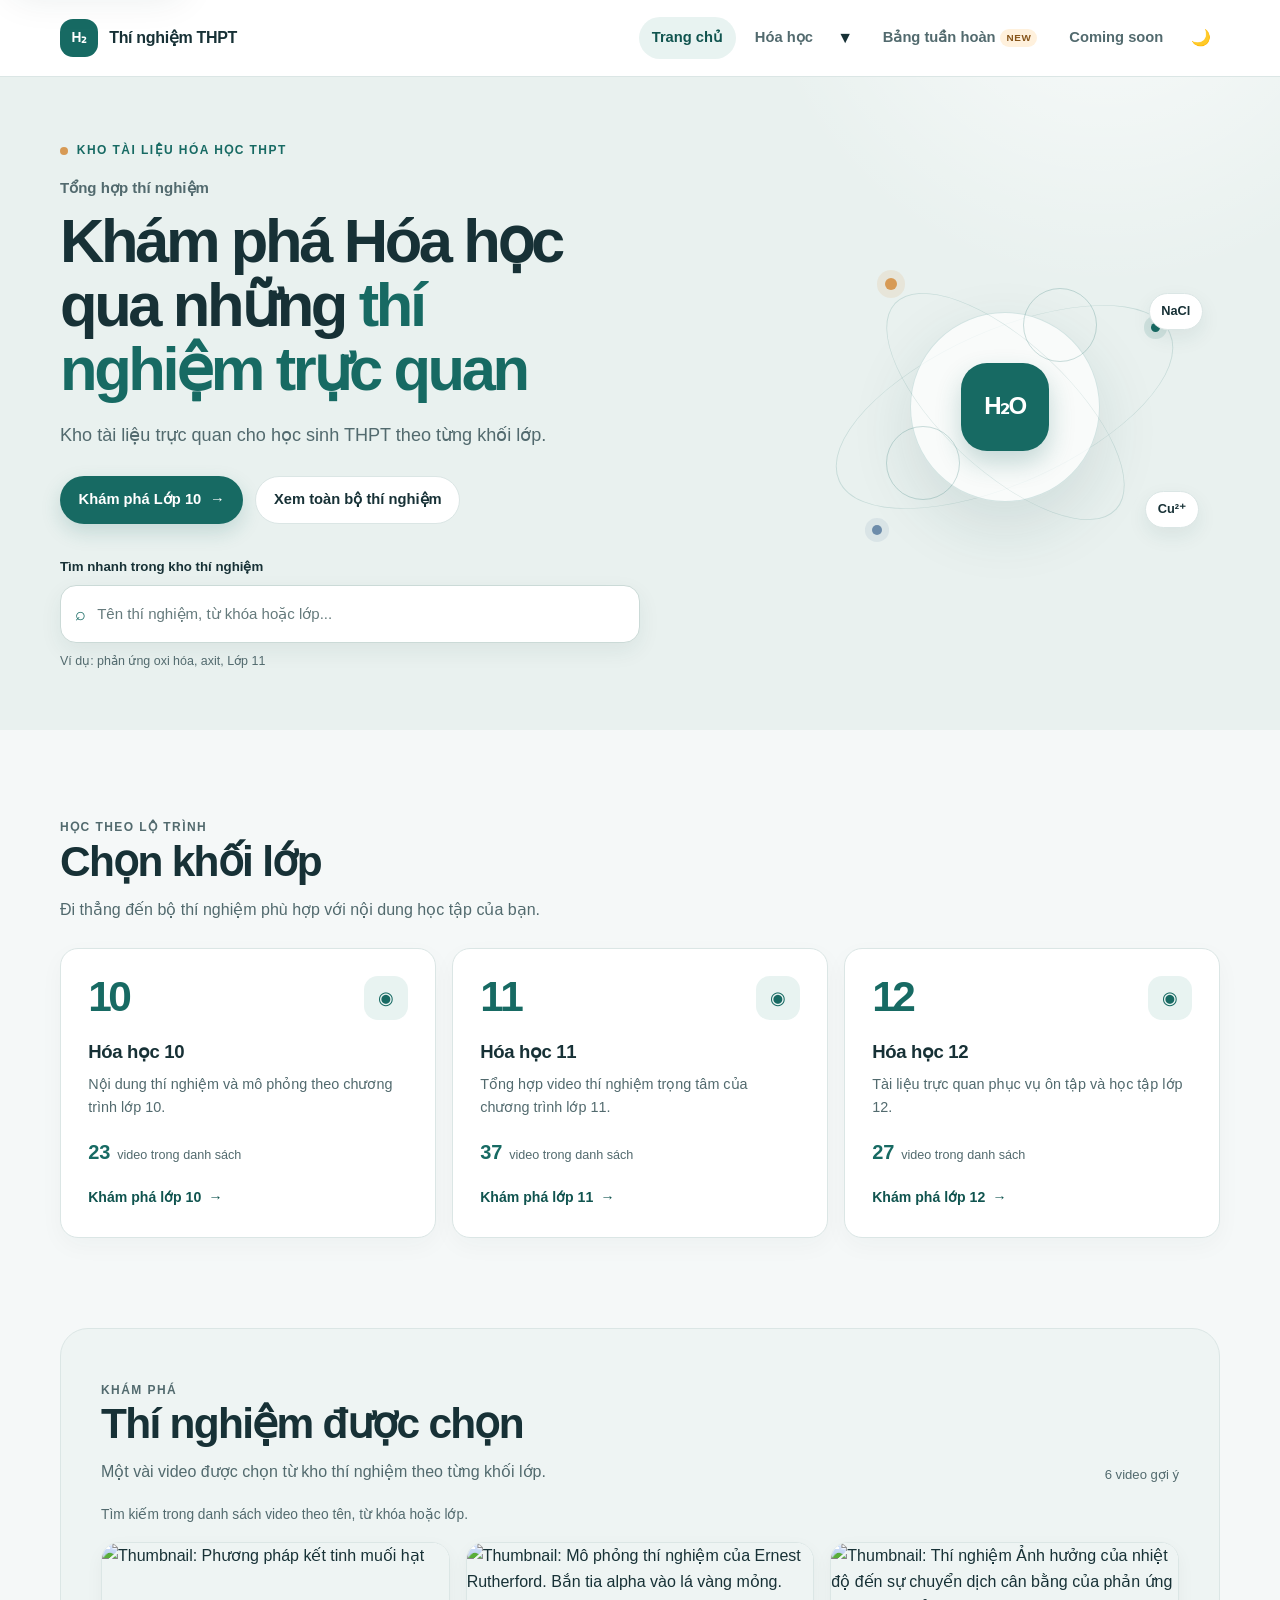
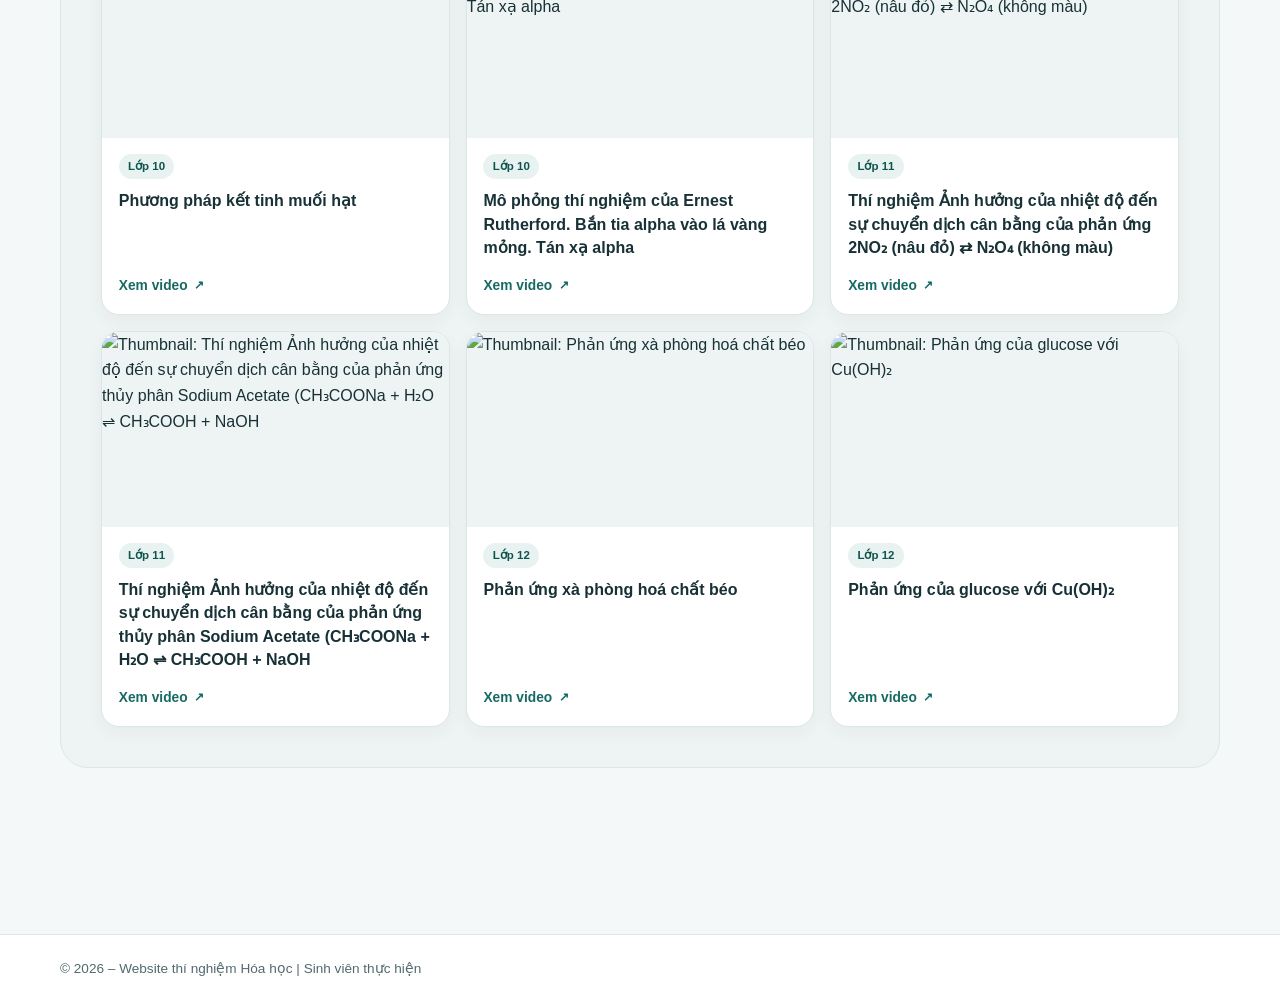
==== commit e619cb1c: "polish(ui): refine homepage UX and responsive behavior" ====
--- a/index.html
+++ b/index.html
@@ -11,13 +11,16 @@
   color-scheme: light;
   --color-primary: #176a63;
   --color-primary-strong: #10544f;
+  --color-primary-action: #176a63;
+  --color-primary-action-hover: #10544f;
+  --color-focus-ring: #10544f;
   --color-primary-soft: #e8f3f1;
   --color-accent: #d79a55;
   --color-bg: #f5f8f8;
   --color-surface: #ffffff;
   --color-surface-muted: #eef4f3;
   --color-text: #173136;
-  --color-muted: #5e7478;
+  --color-muted: #526a6e;
   --color-border: #dbe6e5;
   --color-shadow: 0 14px 38px rgba(20, 54, 56, .09);
   --radius-sm: 12px;
@@ -47,6 +50,11 @@
   --color-muted: #a4b8b5;
   --color-border: #34494a;
   --color-primary-soft: #203d3a;
+  --color-primary: #76c9bd;
+  --color-primary-strong: #9addd3;
+  --color-primary-action: #176a63;
+  --color-primary-action-hover: #10544f;
+  --color-focus-ring: #e4a653;
   --color-shadow: 0 16px 42px rgba(0, 0, 0, .25);
 }
 a { color: inherit; text-decoration: none; }
@@ -65,7 +73,7 @@
   transform: translateY(-160%); box-shadow: var(--color-shadow);
 }
 .skip-link:focus { transform: translateY(0); }
-:focus-visible { outline: 3px solid #e4a653; outline-offset: 3px; }
+:focus-visible { outline: 3px solid var(--color-focus-ring); outline-offset: 3px; }
 
 /* Navigation */
 .ui-site-header {
@@ -84,7 +92,7 @@
 }
 .brand-mark {
   width: 38px; height: 38px; display: grid; place-items: center;
-  border-radius: 13px; background: var(--color-primary); color: #fff;
+  border-radius: 13px; background: var(--color-primary-action); color: #fff;
   font-size: .86rem; font-weight: 800; letter-spacing: -.04em;
 }
 .ui-navbar-links { display: flex; align-items: center; gap: .35rem; margin-left: auto; }
@@ -136,16 +144,17 @@
 /* Hero */
 .hero {
   position: relative; isolation: isolate; overflow: hidden;
-  padding: clamp(3.2rem, 7vw, 6.5rem) 0 clamp(3.4rem, 6vw, 5rem);
+  padding: clamp(2.7rem, 5vw, 4.7rem) 0 clamp(2.6rem, 4.5vw, 4rem);
   background: #e9f1ef;
 }
 body.dark .hero { background: #172629; }
+body.dark .hero::before { background: radial-gradient(circle, rgba(255,255,255,.08), rgba(255,255,255,0) 68%); }
 .hero::before {
   content: ""; position: absolute; z-index: -1; width: 46rem; height: 46rem;
   top: -32rem; right: -12rem; border-radius: 50%;
   background: radial-gradient(circle, rgba(255,255,255,.76), rgba(255,255,255,0) 68%);
 }
-.hero-layout { display: grid; grid-template-columns: minmax(0, 1.12fr) minmax(300px, .88fr); gap: clamp(2rem, 6vw, 5.5rem); align-items: center; }
+.hero-layout { display: grid; grid-template-columns: minmax(0, 1.18fr) minmax(280px, .82fr); gap: clamp(1.8rem, 4.5vw, 4.25rem); align-items: center; }
 .hero-copy { max-width: 680px; }
 .hero-kicker, .section-kicker {
   display: flex; align-items: center; gap: .55rem; margin: 0 0 1rem;
@@ -157,8 +166,8 @@
 }
 .site-name { margin: 0 0 .55rem; color: var(--color-muted); font-size: .94rem; font-weight: 700; }
 .hero h1 {
-  max-width: 13ch; margin: 0; color: var(--color-text);
-  font-size: clamp(2.5rem, 5.4vw, 4.6rem); font-weight: 760;
+  max-width: 15ch; margin: 0; color: var(--color-text);
+  font-size: clamp(2.35rem, 4.8vw, 4rem); font-weight: 760;
   letter-spacing: -.055em; line-height: 1.04;
 }
 .hero h1 span { color: var(--color-primary); }
@@ -171,8 +180,8 @@
   transition: transform var(--motion-fast), background var(--motion-fast), box-shadow var(--motion-fast);
 }
 .button:hover { transform: translateY(-2px); }
-.button-primary { background: var(--color-primary); color: #fff; box-shadow: 0 8px 20px rgba(23,106,99,.18); }
-.button-primary:hover { background: var(--color-primary-strong); }
+.button-primary { background: var(--color-primary-action); color: #fff; box-shadow: 0 8px 20px rgba(23,106,99,.18); }
+.button-primary:hover { background: var(--color-primary-action-hover); }
 .button-secondary { background: var(--color-surface); color: var(--color-text); border-color: var(--color-border); }
 .button-secondary:hover { background: var(--color-primary-soft); }
 .hero-search { max-width: 580px; margin-top: 2rem; }
@@ -184,13 +193,15 @@
   box-shadow: 0 8px 22px rgba(24,64,65,.07);
   transition: border-color var(--motion-fast), box-shadow var(--motion-fast);
 }
+body.dark .search-control { border-color: #496061; }
 .search-control:focus-within { border-color: var(--color-primary); box-shadow: 0 0 0 4px rgba(23,106,99,.12); }
 .search-icon { flex: 0 0 auto; color: var(--color-primary); font-size: 1.1rem; }
 .search-control input {
   width: 100%; min-width: 0; min-height: 44px; border: 0; outline: 0;
   background: transparent; color: var(--color-text); font-size: .94rem;
 }
-.search-control input::placeholder { color: #819395; opacity: 1; }
+.search-control input::placeholder { color: #657a7c; opacity: 1; }
+body.dark .search-control input::placeholder { color: #a4b8b5; }
 .search-control input:disabled { cursor: wait; }
 .search-clear {
   flex: 0 0 auto; min-width: 42px; min-height: 42px; border: 0;
@@ -231,7 +242,7 @@
 .molecule::after { bottom: 1px; left: -25px; }
 .molecule-core {
   width: 88px; height: 88px; display: grid; place-items: center;
-  border-radius: 26px; background: var(--color-primary); color: #fff;
+  border-radius: 26px; background: var(--color-primary-action); color: #fff;
   font-size: 1.5rem; font-weight: 800; letter-spacing: -.06em;
   box-shadow: 0 12px 26px rgba(23,106,99,.24);
 }
@@ -258,7 +269,7 @@
   background: var(--color-surface); box-shadow: 0 8px 24px rgba(23,49,54,.035);
   transition: transform var(--motion-base), box-shadow var(--motion-base), border-color var(--motion-base);
 }
-.grade-card:hover { transform: translateY(-4px); border-color: rgba(23,106,99,.35); box-shadow: var(--color-shadow); }
+.grade-card:hover, .grade-card:focus-within { transform: translateY(-4px); border-color: rgba(23,106,99,.35); box-shadow: var(--color-shadow); }
 .grade-card-top { display: flex; justify-content: space-between; align-items: center; }
 .grade-number { color: var(--color-primary); font-size: 2.65rem; font-weight: 800; letter-spacing: -.08em; line-height: 1; }
 .grade-symbol {
@@ -335,8 +346,8 @@
 }
 @media (max-width: 560px) {
   :root { --page-gutter: 1rem; }
-  .hero { padding-block: 3rem 3.2rem; }
-  .hero h1 { max-width: 12ch; font-size: clamp(2.3rem, 12vw, 3.35rem); }
+  .hero { padding-block: 2.4rem 2.5rem; }
+  .hero h1 { max-width: 15ch; font-size: clamp(2.05rem, 9.4vw, 2.9rem); }
   .hero-actions { display: grid; grid-template-columns: 1fr; }
   .hero-actions .button { width: 100%; }
   .search-control { min-height: 54px; }
@@ -345,9 +356,9 @@
   .grade-card > p { min-height: 0; }
   .discovery-heading { align-items: flex-start; flex-direction: column; gap: .3rem; }
   .discovery-section { padding: 1.1rem; border-radius: 22px; }
-  .chemistry-art { width: min(100%, 330px); }
-  .molecule { width: 145px; }
-  .molecule-core { width: 76px; height: 76px; }
+  .chemistry-art { width: min(100%, 200px); aspect-ratio: 1.2 / 1; margin-top: 0; }
+  .molecule { width: 112px; }
+  .molecule-core { width: 64px; height: 64px; }
 }
 @media (prefers-reduced-motion: reduce) {
   *, *::before, *::after { scroll-behavior: auto !important; animation-duration: .01ms !important; animation-iteration-count: 1 !important; transition-duration: .01ms !important; }
@@ -436,13 +447,13 @@
         <span class="discovery-count" id="discoveryCount">Đang tải…</span>
       </div>
       <p class="search-status" id="searchStatus" role="status" aria-live="polite">Đang tải danh sách thí nghiệm…</p>
-      <div class="experiment-grid" id="experimentGrid" aria-live="polite" aria-busy="true">
+      <div class="experiment-grid" id="experimentGrid" aria-busy="true">
         <p class="ui-state ui-state-loading" role="status">Đang tải danh sách thí nghiệm…</p>
       </div>
     </section>
   </main>
 
-  <footer class="site-footer" id="footerRoot"></footer>
+  <div class="site-footer" id="footerRoot"></div>
 
   <script type="module">
 import {
@@ -525,6 +536,33 @@
 });
 navbarRoot.append(navbar);
 
+const gradeMenu = navbar.querySelector(".nav-dropdown");
+const gradeMenuToggle = navbar.querySelector(".nav-arrow");
+gradeMenu.addEventListener("keydown", (event) => {
+  const items = [...gradeMenu.querySelectorAll('[role="menuitem"]')];
+  if (!items.length) return;
+  const currentIndex = items.indexOf(document.activeElement);
+  let nextIndex;
+
+  if (event.key === "ArrowDown") nextIndex = currentIndex < 0 ? 0 : (currentIndex + 1) % items.length;
+  else if (event.key === "ArrowUp") nextIndex = currentIndex < 0 ? items.length - 1 : (currentIndex - 1 + items.length) % items.length;
+  else if (event.key === "Home") nextIndex = 0;
+  else if (event.key === "End") nextIndex = items.length - 1;
+  else return;
+
+  event.preventDefault();
+  items[nextIndex].focus();
+});
+gradeMenu.addEventListener("focusout", (event) => {
+  if (
+    !gradeMenu.contains(event.relatedTarget) &&
+    event.relatedTarget !== gradeMenuToggle &&
+    gradeMenuToggle.getAttribute("aria-expanded") === "true"
+  ) {
+    gradeMenuToggle.click();
+  }
+});
+
 const themeButton = navbar.querySelector(".theme-btn");
 if (themeButton) {
   themeButton.setAttribute("aria-pressed", "false");
@@ -640,7 +678,7 @@
 searchForm.addEventListener("submit", (event) => {
   event.preventDefault();
   runSearch();
-  discoverySection.scrollIntoView({ behavior: "smooth", block: "start" });
+  discoverySection.scrollIntoView({ behavior: window.matchMedia("(prefers-reduced-motion: reduce)").matches ? "auto" : "smooth", block: "start" });
 });
 
 renderLoading(experimentGrid, "Đang tải danh sách thí nghiệm…");
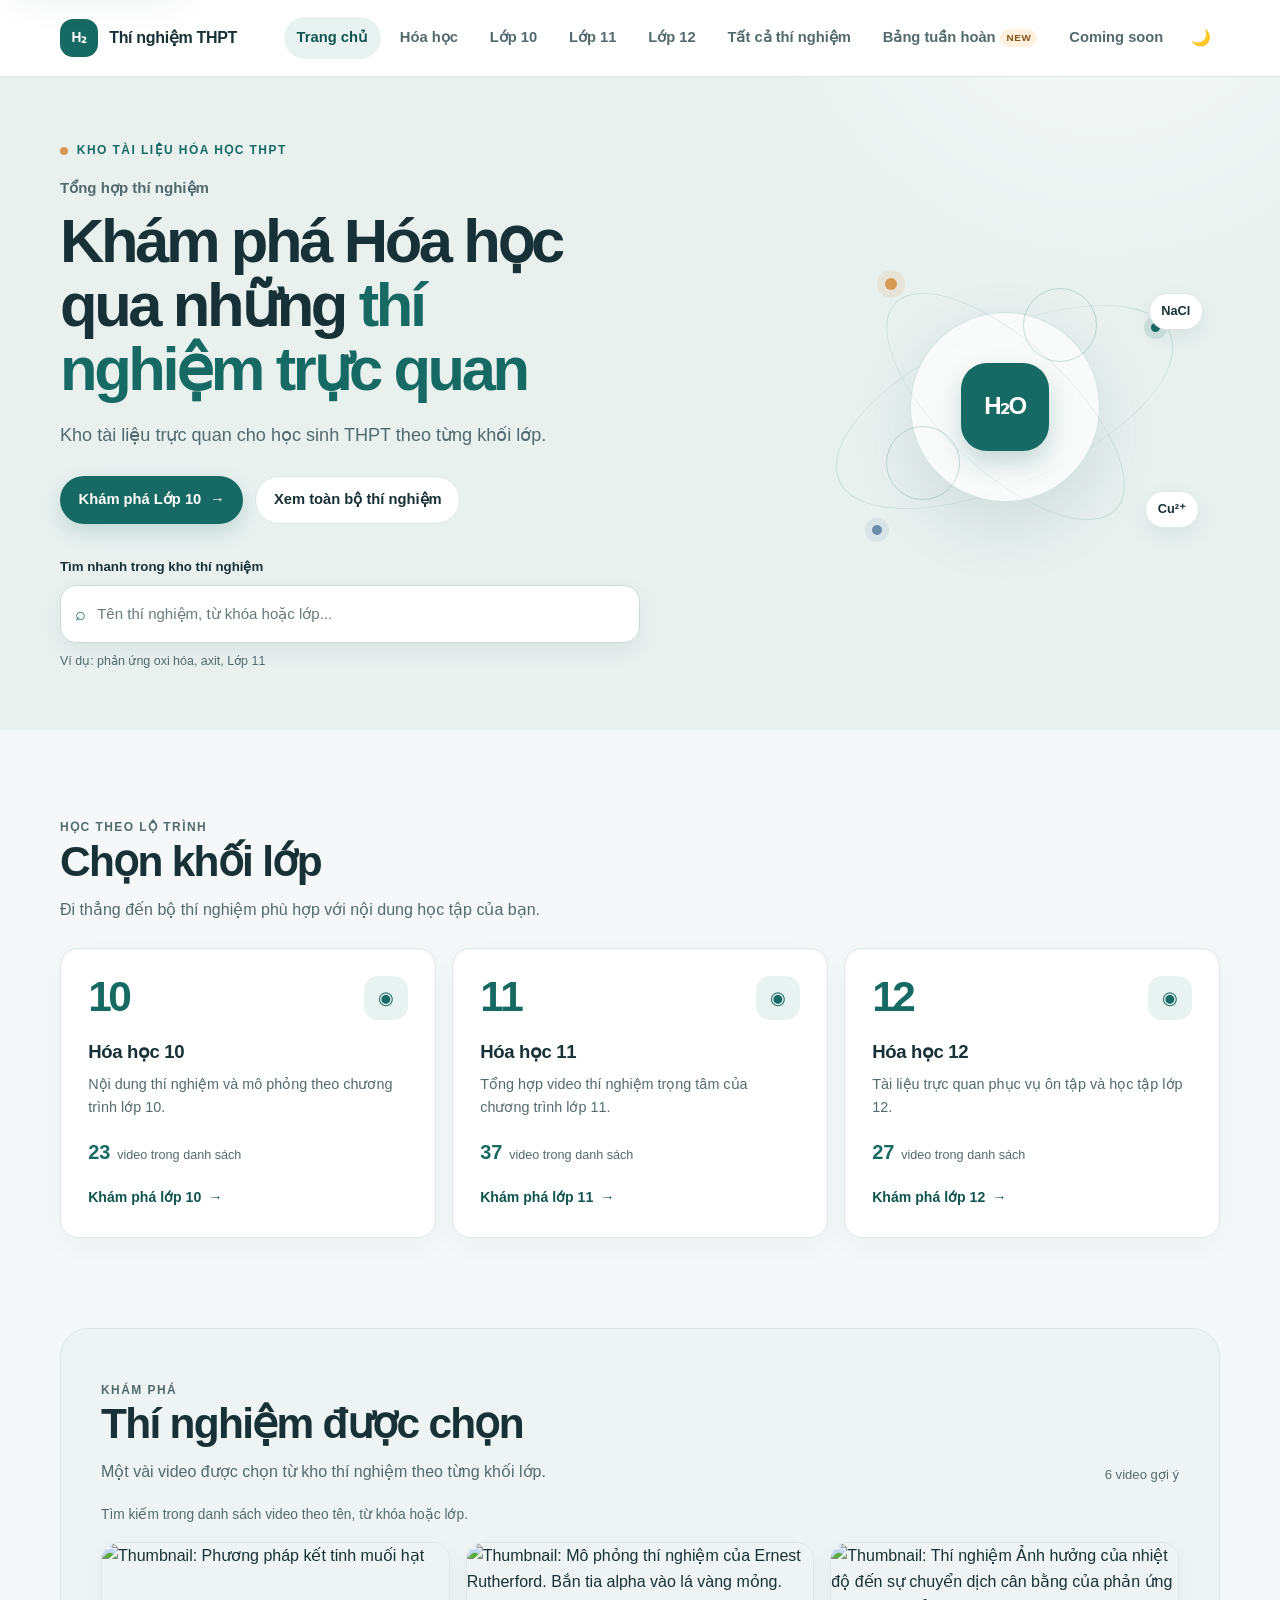
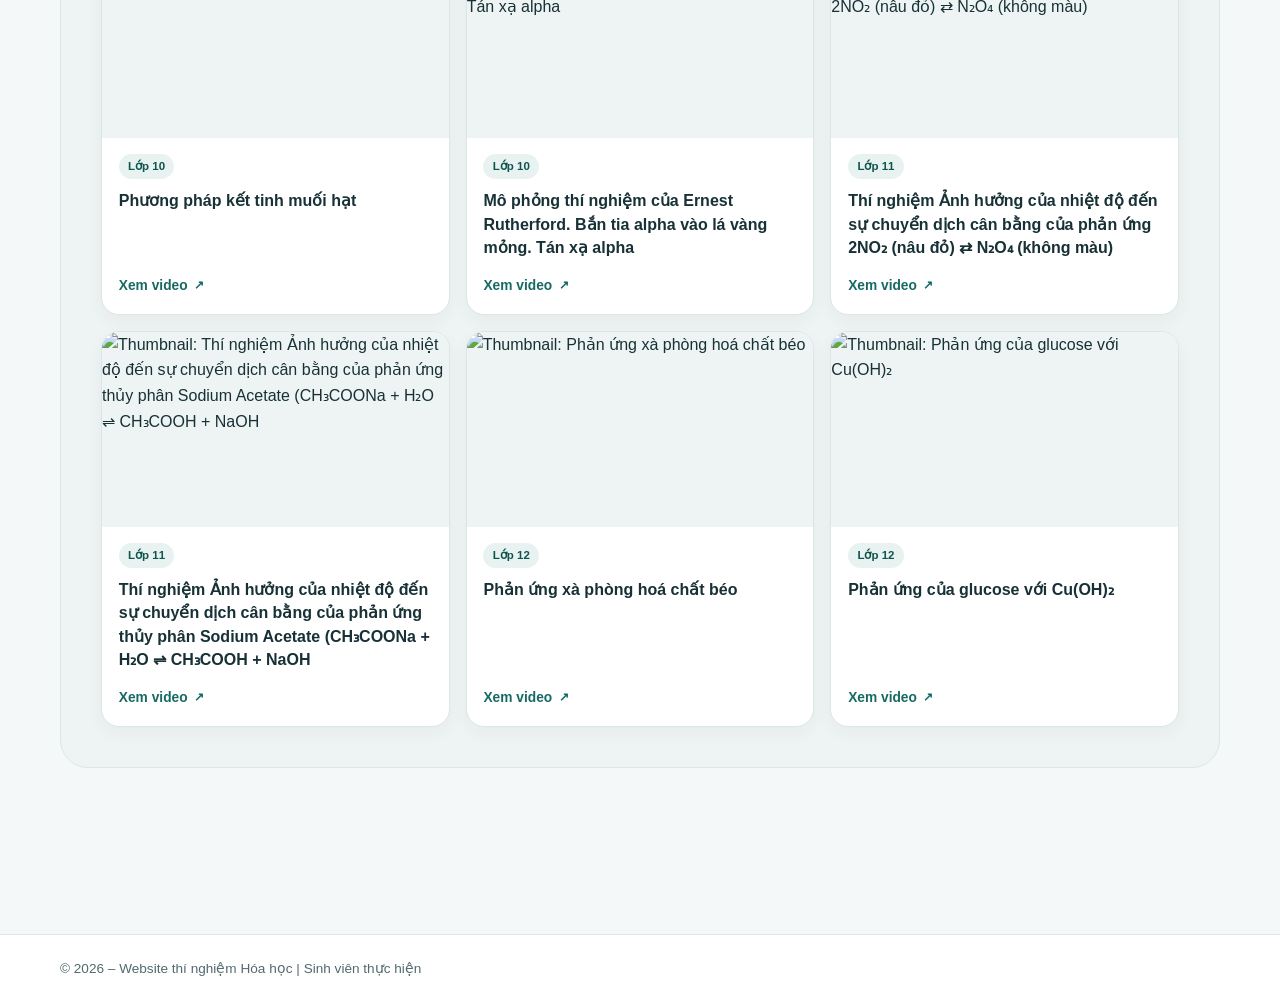
==== commit 89121c02: "feat(ui): unify page identity and shared navigation" ====
--- a/index.html
+++ b/index.html
@@ -330,15 +330,14 @@
   .experiment-grid { grid-template-columns: repeat(2, minmax(0, 1fr)); }
 }
 /* Mobile navigation and tablet layout */
-@media (max-width: 760px) {
+@media (max-width: 1100px) {
   .ui-navbar { min-height: 68px; flex-wrap: wrap; padding-block: .65rem; }
   .site-menu-toggle { display: grid; place-items: center; }
   .ui-navbar-links { display: none; width: 100%; margin: 0; align-items: stretch; flex-direction: column; gap: .25rem; padding: .6rem 0 .2rem; }
   .ui-navbar[data-mobile-open="true"] .ui-navbar-links { display: flex; }
-  .ui-navbar-links > .nav-main, .ui-navbar-item > .nav-main { width: 100%; justify-content: flex-start; }
-  .ui-navbar-item { width: 100%; display: grid; grid-template-columns: 1fr auto; }
-  .ui-navbar-item .nav-dropdown { position: static; grid-column: 1 / -1; width: 100%; margin: .25rem 0; box-shadow: none; }
-  .ui-navbar-item .nav-arrow { justify-self: end; }
+  .ui-navbar-links > .nav-main { width: 100%; justify-content: flex-start; }
+}
+@media (max-width: 760px) {
   .hero-layout { grid-template-columns: 1fr; }
   .hero-copy { max-width: 720px; }
   .chemistry-art { width: min(100%, 380px); justify-self: center; margin-top: .25rem; }
@@ -468,6 +467,7 @@
 
 const navbarRoot = document.getElementById("navbarRoot");
 const navbar = createNavbar({
+  currentPage: "index.html",
   brandText: "Thí nghiệm THPT",
   brandHref: "index.html",
   comingSoon: true,
@@ -477,8 +477,6 @@
 });
 const nav = navbar.querySelector("nav");
 const brand = navbar.querySelector(".brand");
-const navLinks = navbar.querySelector(".ui-navbar-links");
-const chemistryLink = navbar.querySelector(".ui-navbar-item > .nav-main");
 
 brand.textContent = "";
 const brandMark = document.createElement("span");
@@ -489,79 +487,8 @@
 brandName.textContent = "Thí nghiệm THPT";
 brand.append(brandMark, brandName);
 
-const homeLink = document.createElement("a");
-homeLink.className = "nav-main active-page";
-homeLink.href = "index.html";
-homeLink.textContent = "Trang chủ";
-homeLink.setAttribute("aria-current", "page");
-navLinks.prepend(homeLink);
-
 nav.classList.add("site-nav");
-navLinks.id = "primaryNavigation";
-const mobileToggle = document.createElement("button");
-mobileToggle.className = "site-menu-toggle";
-mobileToggle.type = "button";
-mobileToggle.setAttribute("aria-expanded", "false");
-mobileToggle.setAttribute("aria-controls", "primaryNavigation");
-mobileToggle.setAttribute("aria-label", "Mở điều hướng");
-const menuGlyph = document.createElement("span");
-menuGlyph.setAttribute("aria-hidden", "true");
-menuGlyph.textContent = "☰";
-mobileToggle.append(menuGlyph);
-brand.after(mobileToggle);
-
-const closeMobileMenu = ({ restoreFocus = false } = {}) => {
-  nav.dataset.mobileOpen = "false";
-  mobileToggle.setAttribute("aria-expanded", "false");
-  mobileToggle.setAttribute("aria-label", "Mở điều hướng");
-  if (restoreFocus) mobileToggle.focus();
-};
-mobileToggle.addEventListener("click", () => {
-  const isOpen = nav.dataset.mobileOpen !== "true";
-  nav.dataset.mobileOpen = String(isOpen);
-  mobileToggle.setAttribute("aria-expanded", String(isOpen));
-  mobileToggle.setAttribute("aria-label", isOpen ? "Đóng điều hướng" : "Mở điều hướng");
-  if (isOpen) homeLink.focus();
-});
-navLinks.addEventListener("click", (event) => {
-  if (event.target.closest("a")) closeMobileMenu();
-});
-document.addEventListener("click", (event) => {
-  if (!nav.contains(event.target)) closeMobileMenu();
-});
-document.addEventListener("keydown", (event) => {
-  if (event.key === "Escape" && nav.dataset.mobileOpen === "true") {
-    closeMobileMenu({ restoreFocus: true });
-  }
-});
 navbarRoot.append(navbar);
-
-const gradeMenu = navbar.querySelector(".nav-dropdown");
-const gradeMenuToggle = navbar.querySelector(".nav-arrow");
-gradeMenu.addEventListener("keydown", (event) => {
-  const items = [...gradeMenu.querySelectorAll('[role="menuitem"]')];
-  if (!items.length) return;
-  const currentIndex = items.indexOf(document.activeElement);
-  let nextIndex;
-
-  if (event.key === "ArrowDown") nextIndex = currentIndex < 0 ? 0 : (currentIndex + 1) % items.length;
-  else if (event.key === "ArrowUp") nextIndex = currentIndex < 0 ? items.length - 1 : (currentIndex - 1 + items.length) % items.length;
-  else if (event.key === "Home") nextIndex = 0;
-  else if (event.key === "End") nextIndex = items.length - 1;
-  else return;
-
-  event.preventDefault();
-  items[nextIndex].focus();
-});
-gradeMenu.addEventListener("focusout", (event) => {
-  if (
-    !gradeMenu.contains(event.relatedTarget) &&
-    event.relatedTarget !== gradeMenuToggle &&
-    gradeMenuToggle.getAttribute("aria-expanded") === "true"
-  ) {
-    gradeMenuToggle.click();
-  }
-});
 
 const themeButton = navbar.querySelector(".theme-btn");
 if (themeButton) {
